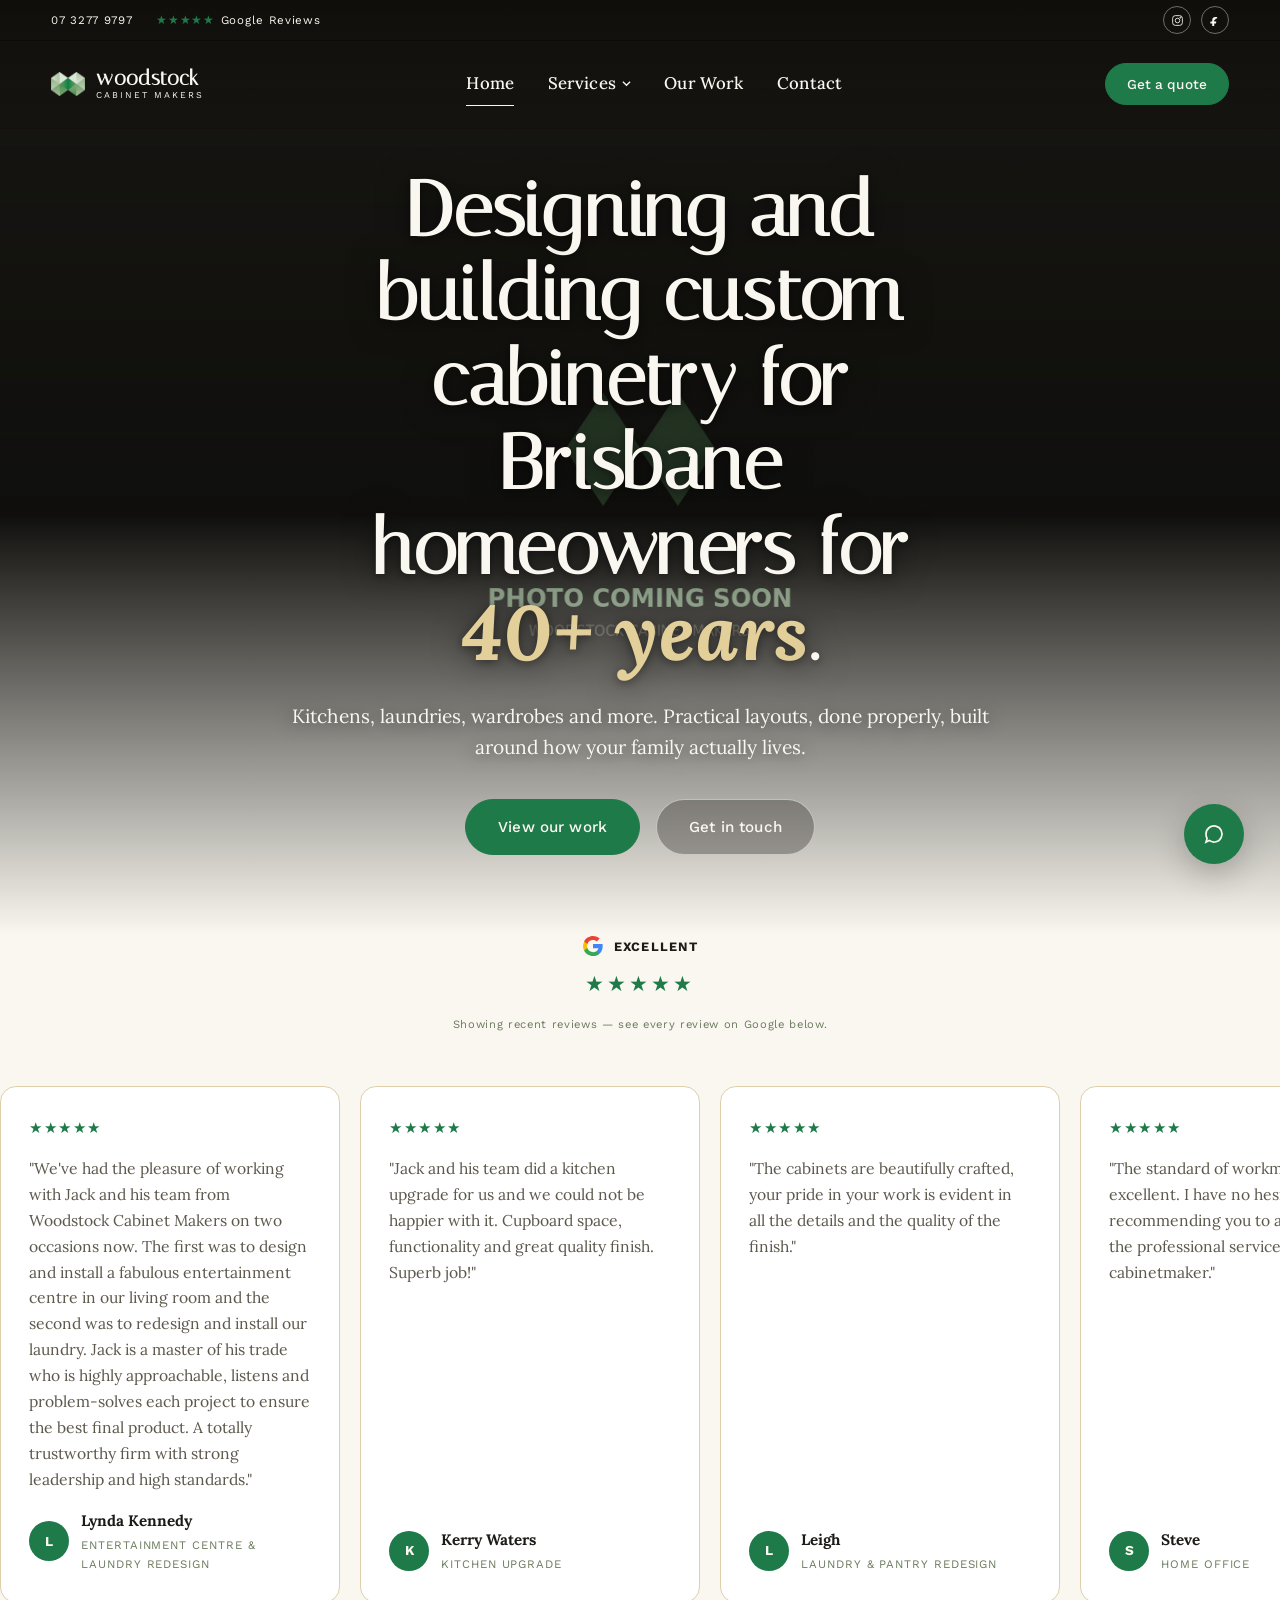
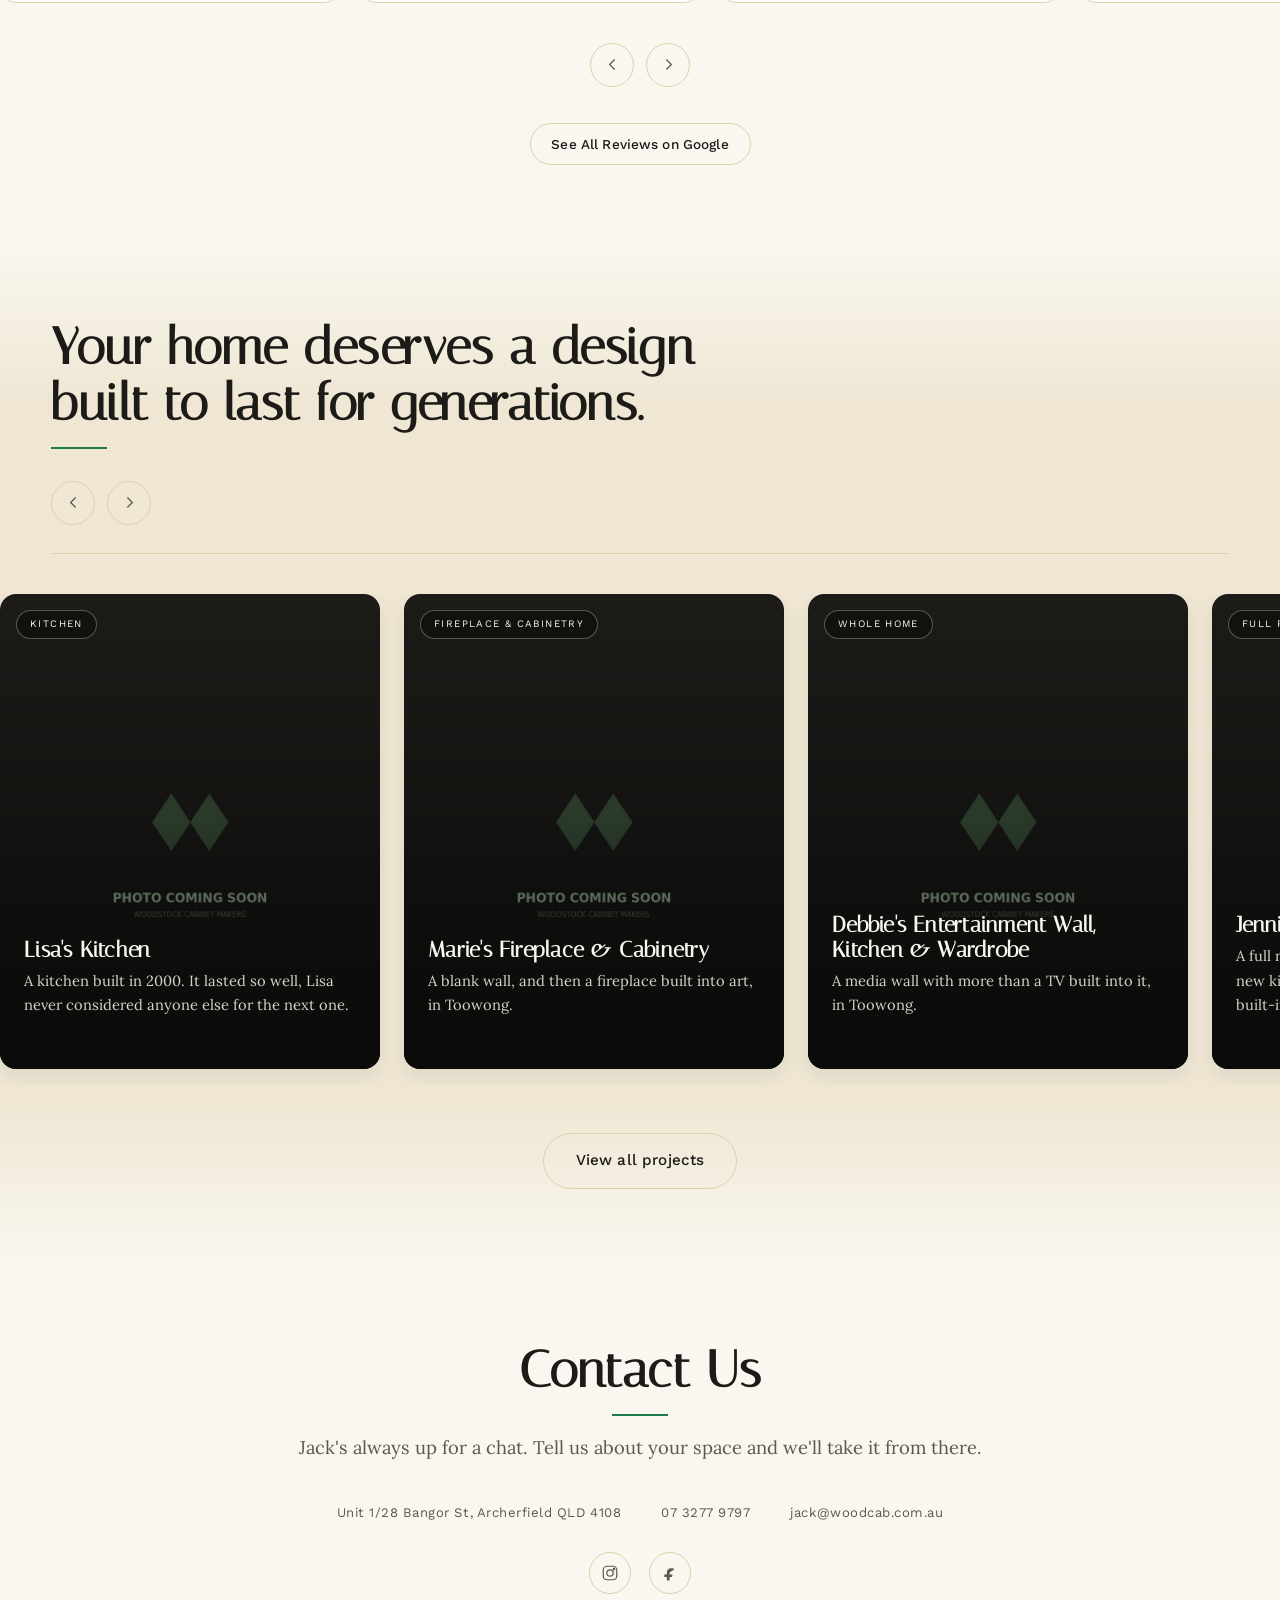
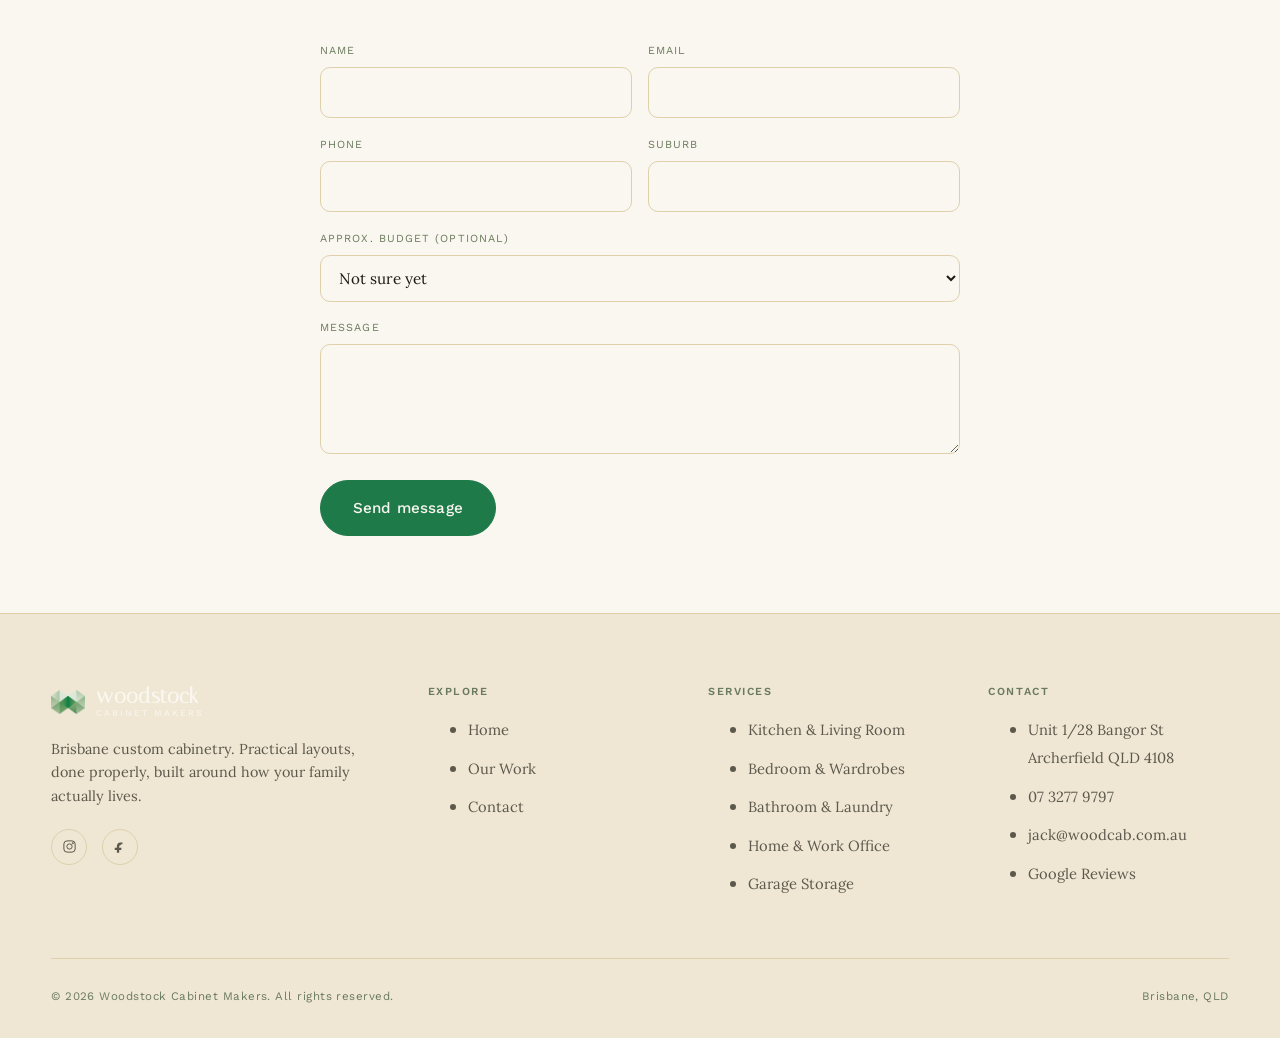
==== index.html @ 5215aff7 "Tighten vertical spacing between sections site-wide Reduces .section, .section--tight, .section-head" ====
<!DOCTYPE html>
<html lang="en-AU">
<head>
<meta charset="UTF-8">
<meta name="viewport" content="width=device-width, initial-scale=1">
<title>Woodstock Cabinet Makers | Brisbane Custom Cabinetry, 40+ Years</title>
<meta name="description" content="Woodstock Cabinet Makers is a Brisbane custom cabinetry business with more than 40 years' experience: kitchens, wardrobes, bathrooms, laundries, garage storage and home offices, designed around how your family lives.">
<link rel="canonical" href="https://woodstockcabinetmakers.com.au/">
<meta property="og:type" content="website">
<meta property="og:site_name" content="Woodstock Cabinet Makers">
<meta property="og:title" content="Woodstock Cabinet Makers | Brisbane Custom Cabinetry, 40+ Years">
<meta property="og:description" content="Brisbane custom cabinetry: kitchens, wardrobes, bathrooms, laundries, garage storage and home offices. Designed and built by Jack Vorgias and the Woodstock team for more than 40 years.">
<meta property="og:url" content="https://woodstockcabinetmakers.com.au/">
<meta property="og:image" content="https://woodstockcabinetmakers.com.au/assets/img/photos/hero.jpg">
<meta name="twitter:card" content="summary_large_image">
<link rel="icon" type="image/png" href="assets/img/favicon-32.png">
<link rel="apple-touch-icon" href="assets/img/apple-touch-icon.png">
<link rel="preconnect" href="https://fonts.googleapis.com">
<link rel="preconnect" href="https://fonts.gstatic.com" crossorigin>
<link href="https://fonts.googleapis.com/css2?family=Italiana&family=Lora:ital,wght@0,400..700;1,400..700&family=Work+Sans:wght@400;500;600;700&display=swap" rel="stylesheet">
<link rel="stylesheet" href="assets/css/style.css?v=20261113">
<script type="application/ld+json">
{
  "@context": "https://schema.org",
  "@type": "HomeAndConstructionBusiness",
  "name": "Woodstock Cabinet Makers",
  "image": "https://woodstockcabinetmakers.com.au/assets/img/photos/hero.jpg",
  "url": "https://woodstockcabinetmakers.com.au/",
  "telephone": "+61732779797",
  "email": "jack@woodcab.com.au",
  "address": {
    "@type": "PostalAddress",
    "streetAddress": "Unit 1/28 Bangor St",
    "addressLocality": "Archerfield",
    "addressRegion": "QLD",
    "postalCode": "4108",
    "addressCountry": "AU"
  },
  "geo": {
    "@type": "GeoCoordinates",
    "latitude": -27.5634743,
    "longitude": 153.016869
  },
  "areaServed": "Brisbane, QLD",
  "founder": { "@type": "Person", "name": "Jack Vorgias" },
  "sameAs": [
    "https://www.instagram.com/woodstockcabinetmakers",
    "https://www.facebook.com/woodstockcabinetmakers",
    "https://www.google.com/maps/place/Woodstock+Cabinet+Makers/@-27.5634743,153.0142941,17z/data=!4m8!3m7!1s0x6b9145591df55ee5:0x283b90e0700622cd!8m2!3d-27.5634743!4d153.016869!9m1!1b1!16s%2Fg%2F1tf2xzjl"
  ]
}
</script>
</head>
<body>
<a class="skip-link" href="#main">Skip to content</a>

<div class="topbar">
  <div class="wrap">
    <div class="topbar__left">
      <a href="tel:0732779797">07 3277 9797</a>
      <a class="rating-strip" href="https://www.google.com/maps/place/Woodstock+Cabinet+Makers/@-27.5634743,153.0142941,17z/data=!4m8!3m7!1s0x6b9145591df55ee5:0x283b90e0700622cd!8m2!3d-27.5634743!4d153.016869!9m1!1b1!16s%2Fg%2F1tf2xzjl" target="_blank" rel="noopener">
        <span class="stars">★★★★★</span><span class="rating-label">Google Reviews</span>
      </a>
    </div>
    <div class="topbar__socials">
      <a href="https://www.instagram.com/woodstockcabinetmakers" target="_blank" rel="noopener" aria-label="Woodstock Cabinet Makers on Instagram">
        <svg viewBox="0 0 24 24" fill="none" stroke="currentColor" stroke-width="1.6" aria-hidden="true"><rect x="3" y="3" width="18" height="18" rx="5"/><circle cx="12" cy="12" r="4.2"/><circle cx="17.3" cy="6.7" r="1"/></svg>
      </a>
      <a href="https://www.facebook.com/woodstockcabinetmakers" target="_blank" rel="noopener" aria-label="Woodstock Cabinet Makers on Facebook">
        <svg viewBox="0 0 24 24" fill="currentColor" aria-hidden="true"><path d="M14.5 8.5h2.3V5.7c-.4-.05-1.77-.17-3.37-.17-3.34 0-5.63 2.1-5.63 5.96v2.51H4.4V17.4h3.4V22h3.68v-4.6h3.26l.52-3.4h-3.78v-2.04c0-.98.27-1.46 1.72-1.46z"/></svg>
      </a>
    </div>
  </div>
</div>

<header class="site-nav">
  <nav class="wrap" aria-label="Primary">
    <a class="logo" href="index.html">
      <img class="logo__mark" src="assets/img/logo-icon.png" alt="" width="34" height="24">
      <span class="logo__word"><strong>woodstock</strong><span>Cabinet Makers</span></span>
    </a>
    <ul class="site-nav__links">
      <li><a class="nav-link" href="index.html" aria-current="page">Home</a></li>
      <li class="has-dropdown">
        <a class="nav-link" href="services/kitchen-and-living-room.html">Services <svg class="nav-caret" viewBox="0 0 10 6" fill="none" stroke="currentColor" stroke-width="1.4" aria-hidden="true"><path d="M1 1l4 4 4-4"/></svg></a>
        <div class="dropdown">
          <a href="services/kitchen-and-living-room.html">Kitchen &amp; Living Room<small>Loving on the Heart of the Home</small></a>
          <a href="services/bedroom-and-wardrobes.html">Bedroom &amp; Wardrobes<small>Let your Mind, Body and Soul Rejuvenate</small></a>
          <a href="services/bathroom-and-laundry.html">Bathroom &amp; Laundry<small>Seamless from Beginning to End</small></a>
          <a href="services/home-and-work-office.html">Home &amp; Work Office<small>Focusing on the Task at Hand</small></a>
          <a href="services/garage-storage.html">Garage Storage<small>Built for how you actually use it</small></a>
        </div>
      </li>
      <li><a class="nav-link" href="projects/index.html">Our Work</a></li>
      <li><a class="nav-link" href="#contact">Contact</a></li>
    </ul>
    <div class="site-nav__cta">
      <a class="btn btn--solid btn--sm" href="#contact">Get a quote</a>
      <button class="nav-toggle" aria-label="Toggle menu" aria-expanded="false">
        <span></span><span></span><span></span>
      </button>
    </div>
  </nav>
</header>

<main id="main">

  <section class="hero">
    <div class="hero__media"><img src="assets/img/photos/hero.jpg" alt="A finished Woodstock Cabinet Makers kitchen" width="1600" height="1000"></div>
    <div class="hero__scrim" aria-hidden="true"></div>
    <div class="hero__content wrap">
      <h1>Designing and building custom cabinetry for Brisbane homeowners for <span class="hero__highlight">40+ years</span>.</h1>
      <p class="lede">Kitchens, laundries, wardrobes and more. Practical layouts, done properly, built around how your family actually lives.</p>
      <div class="hero__actions">
        <a class="btn btn--solid" href="projects/index.html">View our work</a>
        <a class="btn btn--ghost" href="#contact">Get in touch</a>
      </div>
    </div>
  </section>

  <section class="section reviews" id="reviews" data-reviews-root data-reviews-endpoint="/api/google-reviews-proxy.php">
    <div class="wrap" data-track>
      <div class="reviews__summary">
        <div class="reviews__google">
          <svg viewBox="0 0 48 48" aria-hidden="true"><path fill="#4285F4" d="M45.1 24.5c0-1.6-.1-3.1-.4-4.6H24v9h11.8c-.5 2.6-2 4.8-4.3 6.3v5.2h7C42.5 36.9 45.1 31.2 45.1 24.5z"/><path fill="#34A853" d="M24 46c5.9 0 10.8-1.9 14.4-5.3l-7-5.2c-1.9 1.3-4.4 2.1-7.4 2.1-5.7 0-10.5-3.8-12.2-9H4.5v5.4C8.1 41.1 15.4 46 24 46z"/><path fill="#FBBC05" d="M11.8 28.6c-.4-1.3-.7-2.6-.7-4.1s.3-2.8.7-4.1v-5.4H4.5C3 17.9 2.2 20.9 2.2 24.5s.8 6.6 2.3 9.5z"/><path fill="#EA4335" d="M24 10.7c3.2 0 6.1 1.1 8.4 3.3l6.2-6.2C34.8 4.2 29.9 2 24 2 15.4 2 8.1 6.9 4.5 14l7.3 5.4c1.7-5.2 6.5-8.7 12.2-8.7z"/></svg>
          <span class="reviews__badge">EXCELLENT</span>
        </div>
        <div class="reviews__stars">★★★★★</div>
        <div class="reviews__status">Showing recent reviews</div>
      </div>
      <div class="review-track">
        <article class="review-card">
          <div class="review-card__stars">★★★★★</div>
          <p>"We've had the pleasure of working with Jack and his team from Woodstock Cabinet Makers on two occasions now. The first was to design and install a fabulous entertainment centre in our living room and the second was to redesign and install our laundry. Jack is a master of his trade who is highly approachable, listens and problem-solves each project to ensure the best final product. A totally trustworthy firm with strong leadership and high standards."</p>
          <div class="review-card__who">
            <span class="review-card__avatar" aria-hidden="true">L</span>
            <span class="review-card__who-text"><strong>Lynda Kennedy</strong>Entertainment centre &amp; laundry redesign</span>
          </div>
        </article>
        <article class="review-card">
          <div class="review-card__stars">★★★★★</div>
          <p>"Jack and his team did a kitchen upgrade for us and we could not be happier with it. Cupboard space, functionality and great quality finish. Superb job!"</p>
          <div class="review-card__who">
            <span class="review-card__avatar" aria-hidden="true">K</span>
            <span class="review-card__who-text"><strong>Kerry Waters</strong>Kitchen upgrade</span>
          </div>
        </article>
        <article class="review-card">
          <div class="review-card__stars">★★★★★</div>
          <p>"The cabinets are beautifully crafted, your pride in your work is evident in all the details and the quality of the finish."</p>
          <div class="review-card__who">
            <span class="review-card__avatar" aria-hidden="true">L</span>
            <span class="review-card__who-text"><strong>Leigh</strong>Laundry &amp; pantry redesign</span>
          </div>
        </article>
        <article class="review-card">
          <div class="review-card__stars">★★★★★</div>
          <p>"The standard of workmanship is excellent. I have no hesitation in recommending you to anyone seeking the professional services of a first class cabinetmaker."</p>
          <div class="review-card__who">
            <span class="review-card__avatar" aria-hidden="true">S</span>
            <span class="review-card__who-text"><strong>Steve</strong>Home office</span>
          </div>
        </article>
      </div>
      <div class="track-nav" style="justify-content:center;margin-top:1.5rem;" data-track-nav>
        <button type="button" class="track-nav__btn" data-track-prev aria-label="Previous reviews"><svg viewBox="0 0 24 24" fill="none" stroke="currentColor" stroke-width="1.8"><path d="M15 5l-7 7 7 7"/></svg></button>
        <button type="button" class="track-nav__btn" data-track-next aria-label="Next reviews"><svg viewBox="0 0 24 24" fill="none" stroke="currentColor" stroke-width="1.8"><path d="M9 5l7 7-7 7"/></svg></button>
      </div>
      <a class="reviews__footer-link btn btn--ghost btn--sm" href="https://www.google.com/maps/place/Woodstock+Cabinet+Makers/@-27.5634743,153.0142941,17z/data=!4m8!3m7!1s0x6b9145591df55ee5:0x283b90e0700622cd!8m2!3d-27.5634743!4d153.016869!9m1!1b1!16s%2Fg%2F1tf2xzjl" target="_blank" rel="noopener">See All Reviews on Google</a>
    </div>
  </section>

  <button class="chat-launcher" type="button" aria-expanded="false" aria-controls="chatPanel" aria-label="Open quick contact form">
    <svg class="icon-chat" viewBox="0 0 24 24" fill="none" stroke="currentColor" stroke-width="1.7" aria-hidden="true"><path d="M4 12a8 8 0 1 1 3.2 6.4L4 20l1.1-3.6A7.96 7.96 0 0 1 4 12Z"/></svg>
    <svg class="icon-close" viewBox="0 0 24 24" fill="none" stroke="currentColor" stroke-width="1.8" aria-hidden="true"><path d="M5 5l14 14M19 5L5 19"/></svg>
  </button>
  <div class="chat-panel" id="chatPanel">
    <h3>Quick question?</h3>
    <p class="lede">Send a short message and we'll get back to you.</p>
    <form data-ajax-form action="/api/contact-form.php" method="post">
      <input type="hidden" name="source" value="Quick Chat">
      <div class="hp-field"><label for="chat-website">Leave this field empty</label><input type="text" id="chat-website" name="website" tabindex="-1" autocomplete="off"></div>
      <div class="field"><label for="chat-name">Name</label><input type="text" id="chat-name" name="name" required></div>
      <div class="field"><label for="chat-email">Email</label><input type="email" id="chat-email" name="email" required></div>
      <div class="field"><label for="chat-message">Message</label><textarea id="chat-message" name="message" required></textarea></div>
      <button class="btn btn--solid btn--sm" type="submit" style="width:100%;justify-content:center;">Send message</button>
      <div class="form-status" role="status" aria-live="polite"></div>
    </form>
  </div>

  <section class="section projects-band" id="work">
    <div class="wrap" data-track>
      <div class="section-head">
        <div>
          <h2>Your home deserves a design built to last for generations.</h2>
        </div>
        <div class="track-nav">
          <button type="button" class="track-nav__btn" data-track-prev aria-label="Previous projects"><svg viewBox="0 0 24 24" fill="none" stroke="currentColor" stroke-width="1.8"><path d="M15 5l-7 7 7 7"/></svg></button>
          <button type="button" class="track-nav__btn" data-track-next aria-label="Next projects"><svg viewBox="0 0 24 24" fill="none" stroke="currentColor" stroke-width="1.8"><path d="M9 5l7 7-7 7"/></svg></button>
        </div>
      </div>
      <hr class="hairline" style="margin-top:1.75rem;margin-bottom:2.5rem;">
      <div class="project-track">
          <a class="project-card" href="projects/lisas-kitchen.php">
            <div class="img-frame">
              <span class="project-card__tag">Kitchen</span>
              <img src="assets/img/photos/lisas-kitchen-main.jpg" alt="Lisa's kitchen, built by Woodstock Cabinet Makers" width="1600" height="1000">
              <div class="project-card__overlay">
                <h3>Lisa's Kitchen</h3>
                <p>A kitchen built in 2000. It lasted so well, Lisa never considered anyone else for the next one.</p>
                <span class="project-card__link">View Project <svg viewBox="0 0 16 16" fill="none" stroke="currentColor" stroke-width="1.6" aria-hidden="true"><path d="M2 8h11M9 4l4 4-4 4"/></svg></span>
              </div>
            </div>
          </a>
          <a class="project-card" href="projects/maries-fireplace-and-cabinetry.php">
            <div class="img-frame">
              <span class="project-card__tag">Fireplace &amp; Cabinetry</span>
              <img src="assets/img/photos/maries-fireplace-main.jpg" alt="Marie's fireplace and cabinetry, Toowong" width="1600" height="1000">
              <div class="project-card__overlay">
                <h3>Marie's Fireplace &amp; Cabinetry</h3>
                <p>A blank wall, and then a fireplace built into art, in Toowong.</p>
                <span class="project-card__link">View Project <svg viewBox="0 0 16 16" fill="none" stroke="currentColor" stroke-width="1.6" aria-hidden="true"><path d="M2 8h11M9 4l4 4-4 4"/></svg></span>
              </div>
            </div>
          </a>
          <a class="project-card" href="projects/debbies-entertainment-kitchen-wardrobe.php">
            <div class="img-frame">
              <span class="project-card__tag">Whole Home</span>
              <img src="assets/img/photos/debbies-project-main.jpg" alt="Debbie's entertainment wall unit, kitchen and wardrobe, Toowong" width="1600" height="1000">
              <div class="project-card__overlay">
                <h3>Debbie's Entertainment Wall, Kitchen &amp; Wardrobe</h3>
                <p>A media wall with more than a TV built into it, in Toowong.</p>
                <span class="project-card__link">View Project <svg viewBox="0 0 16 16" fill="none" stroke="currentColor" stroke-width="1.6" aria-hidden="true"><path d="M2 8h11M9 4l4 4-4 4"/></svg></span>
              </div>
            </div>
          </a>
          <a class="project-card" href="projects/jennifers-queenslander-renovation.php">
            <div class="img-frame">
              <span class="project-card__tag">Full Renovation</span>
              <img src="assets/img/photos/jennifers-reno-main.jpg" alt="Jennifer's Queenslander renovation" width="1600" height="1000">
              <div class="project-card__overlay">
                <h3>Jennifer's Queenslander Renovation</h3>
                <p>A full renovation of a character Queenslander: new kitchen, laundry, walk-in wardrobe and built-in wardrobes throughout.</p>
                <span class="project-card__link">View Project <svg viewBox="0 0 16 16" fill="none" stroke="currentColor" stroke-width="1.6" aria-hidden="true"><path d="M2 8h11M9 4l4 4-4 4"/></svg></span>
              </div>
            </div>
          </a>
        </div>
      <div class="projects-band__footer">
        <a class="btn btn--ghost" href="projects/index.html">View all projects</a>
      </div>
    </div>
  </section>

  <section class="section contact" id="contact">
    <div class="wrap">
      <div class="section-head">
        <h2>Contact Us</h2>
        <p class="lede">Jack's always up for a chat. Tell us about your space and we'll take it from there.</p>
      </div>
      <div class="contact-info">
        <a href="https://www.google.com/maps/place/Woodstock+Cabinet+Makers/@-27.5634743,153.0142941,17z/data=!4m8!3m7!1s0x6b9145591df55ee5:0x283b90e0700622cd!8m2!3d-27.5634743!4d153.016869!9m1!1b1!16s%2Fg%2F1tf2xzjl" target="_blank" rel="noopener">Unit 1/28 Bangor St, Archerfield QLD 4108</a>
        <a href="tel:0732779797">07 3277 9797</a>
        <a href="mailto:jack@woodcab.com.au">jack@woodcab.com.au</a>
      </div>
      <div class="contact-socials">
        <a href="https://www.instagram.com/woodstockcabinetmakers" target="_blank" rel="noopener" aria-label="Instagram">
          <svg viewBox="0 0 24 24" fill="none" stroke="currentColor" stroke-width="1.6" aria-hidden="true"><rect x="3" y="3" width="18" height="18" rx="5"/><circle cx="12" cy="12" r="4.2"/><circle cx="17.3" cy="6.7" r="1"/></svg>
        </a>
        <a href="https://www.facebook.com/woodstockcabinetmakers" target="_blank" rel="noopener" aria-label="Facebook">
          <svg viewBox="0 0 24 24" fill="currentColor" aria-hidden="true"><path d="M14.5 8.5h2.3V5.7c-.4-.05-1.77-.17-3.37-.17-3.34 0-5.63 2.1-5.63 5.96v2.51H4.4V17.4h3.4V22h3.68v-4.6h3.26l.52-3.4h-3.78v-2.04c0-.98.27-1.46 1.72-1.46z"/></svg>
        </a>
      </div>
      <form class="contact-form" data-ajax-form action="/api/contact-form.php" method="post">
        <input type="hidden" name="source" value="Contact Page">
        <div class="hp-field"><label for="website">Leave this field empty</label><input type="text" id="website" name="website" tabindex="-1" autocomplete="off"></div>
        <div class="field--row">
          <div class="field"><label for="name">Name</label><input type="text" id="name" name="name" required></div>
          <div class="field"><label for="email">Email</label><input type="email" id="email" name="email" required></div>
        </div>
        <div class="field--row">
          <div class="field"><label for="phone">Phone</label><input type="tel" id="phone" name="phone"></div>
          <div class="field"><label for="suburb">Suburb</label><input type="text" id="suburb" name="suburb"></div>
        </div>
        <div class="field">
          <label for="budget">Approx. Budget (Optional)</label>
          <select id="budget" name="budget">
            <option value="">Not sure yet</option>
            <option value="Under $20k">Under $20k</option>
            <option value="$20k to $50k">$20k to $50k</option>
            <option value="$50k to $100k">$50k to $100k</option>
            <option value="$100k+">$100k+</option>
          </select>
        </div>
        <div class="field"><label for="message">Message</label><textarea id="message" name="message" required></textarea></div>
        <button class="btn btn--solid" type="submit">Send message</button>
        <div class="form-status" role="status" aria-live="polite"></div>
      </form>
    </div>
  </section>

</main>

<footer class="site-footer">
  <div class="wrap">
    <div class="footer-grid">
      <div class="footer-col footer-brand">
        <a class="logo" href="index.html">
          <img class="logo__mark" src="assets/img/logo-icon.png" alt="" width="34" height="24">
          <span class="logo__word"><strong>woodstock</strong><span>Cabinet Makers</span></span>
        </a>
        <p>Brisbane custom cabinetry. Practical layouts, done properly, built around how your family actually lives.</p>
        <div class="footer-socials">
          <a href="https://www.instagram.com/woodstockcabinetmakers" target="_blank" rel="noopener" aria-label="Instagram"><svg viewBox="0 0 24 24" fill="none" stroke="currentColor" stroke-width="1.6" aria-hidden="true"><rect x="3" y="3" width="18" height="18" rx="5"/><circle cx="12" cy="12" r="4.2"/><circle cx="17.3" cy="6.7" r="1"/></svg></a>
          <a href="https://www.facebook.com/woodstockcabinetmakers" target="_blank" rel="noopener" aria-label="Facebook"><svg viewBox="0 0 24 24" fill="currentColor" aria-hidden="true"><path d="M14.5 8.5h2.3V5.7c-.4-.05-1.77-.17-3.37-.17-3.34 0-5.63 2.1-5.63 5.96v2.51H4.4V17.4h3.4V22h3.68v-4.6h3.26l.52-3.4h-3.78v-2.04c0-.98.27-1.46 1.72-1.46z"/></svg></a>
        </div>
      </div>
      <div class="footer-col">
        <h4>Explore</h4>
        <ul>
          <li><a href="index.html">Home</a></li>
          <li><a href="projects/index.html">Our Work</a></li>
          <li><a href="#contact">Contact</a></li>
        </ul>
      </div>
      <div class="footer-col">
        <h4>Services</h4>
        <ul>
          <li><a href="services/kitchen-and-living-room.html">Kitchen &amp; Living Room</a></li>
          <li><a href="services/bedroom-and-wardrobes.html">Bedroom &amp; Wardrobes</a></li>
          <li><a href="services/bathroom-and-laundry.html">Bathroom &amp; Laundry</a></li>
          <li><a href="services/home-and-work-office.html">Home &amp; Work Office</a></li>
          <li><a href="services/garage-storage.html">Garage Storage</a></li>
        </ul>
      </div>
      <div class="footer-col">
        <h4>Contact</h4>
        <ul>
          <li><a href="https://www.google.com/maps/place/Woodstock+Cabinet+Makers/@-27.5634743,153.0142941,17z/data=!4m8!3m7!1s0x6b9145591df55ee5:0x283b90e0700622cd!8m2!3d-27.5634743!4d153.016869!9m1!1b1!16s%2Fg%2F1tf2xzjl" target="_blank" rel="noopener">Unit 1/28 Bangor St<br>Archerfield QLD 4108</a></li>
          <li><a href="tel:0732779797">07 3277 9797</a></li>
          <li><a href="mailto:jack@woodcab.com.au">jack@woodcab.com.au</a></li>
          <li><a href="https://www.google.com/maps/place/Woodstock+Cabinet+Makers/@-27.5634743,153.0142941,17z/data=!4m8!3m7!1s0x6b9145591df55ee5:0x283b90e0700622cd!8m2!3d-27.5634743!4d153.016869!9m1!1b1!16s%2Fg%2F1tf2xzjl" target="_blank" rel="noopener">Google Reviews</a></li>
        </ul>
      </div>
    </div>
    <div class="footer-bottom">
      <span>&copy; <span id="year">2026</span> Woodstock Cabinet Makers. All rights reserved.</span>
      <span>Brisbane, QLD</span>
    </div>
  </div>
</footer>

<script src="assets/js/main.js?v=20261113"></script>
<script>document.getElementById('year').textContent = new Date().getFullYear();</script>
</body>
</html>
---- assets/css/style.css ----
/* ==========================================================================
   Woodstock Cabinet Makers — Design System
   Palette, type and components per Brand & Visual Guidelines (Aug 2026).
   Light/cream theme.
   ========================================================================== */

:root {
  --ink: #1d1b17;
  --ink-dim: #5c584c;
  --cream: #faf7f0;
  --cream-deep: #efe7d4;
  --panel: #ffffff;
  --woodstock-green: #1f7a4a;
  --woodstock-green-light: #2f9a60;
  --label: #6a7a5c;
  --hairline: #ddd0ab;

  --font-display: "Italiana", serif;
  --font-body: "Lora", serif;
  --font-label: "Work Sans", sans-serif;

  --gutter: clamp(1.25rem, 4vw, 3.5rem);
  --max-width: 1320px;
  --nav-height: 88px;
  --radius: 16px;
  --radius-sm: 10px;
  --radius-pill: 999px;
  --shadow-sm: 0 8px 20px rgba(29,27,23,0.08);
  --shadow-md: 0 20px 44px rgba(29,27,23,0.12);
  --shadow-green: 0 14px 32px rgba(31,122,74,0.3);
  --ease: cubic-bezier(0.22, 1, 0.36, 1);
}

/* ---- Reset ---- */
*, *::before, *::after { box-sizing: border-box; }
html { scroll-behavior: smooth; }
body, h1, h2, h3, h4, p, figure, blockquote, dl, dd { margin: 0; }
ul[class], ol[class] { list-style: none; margin: 0; padding: 0; }
img, picture, svg { display: block; max-width: 100%; }
a { color: inherit; text-decoration: none; }
button { font: inherit; color: inherit; background: none; border: 0; cursor: pointer; }
input, textarea, select { font: inherit; color: inherit; }

body {
  background: var(--cream);
  color: var(--ink-dim);
  font-family: var(--font-body);
  font-size: 17px;
  line-height: 1.65;
  -webkit-font-smoothing: antialiased;
  min-height: 100vh;
}

::selection { background: var(--woodstock-green); color: var(--cream); }

.visually-hidden {
  position: absolute; width: 1px; height: 1px; margin: -1px; padding: 0;
  overflow: hidden; clip: rect(0,0,0,0); white-space: nowrap; border: 0;
}

a:focus-visible, button:focus-visible, input:focus-visible, textarea:focus-visible, select:focus-visible {
  outline: 2px solid var(--woodstock-green);
  outline-offset: 3px;
}

.skip-link {
  position: absolute; left: 1rem; top: -4rem; z-index: 1000;
  background: var(--woodstock-green); color: var(--cream);
  padding: 0.75rem 1.25rem; transition: top 0.2s var(--ease);
}
.skip-link:focus { top: 1rem; }

/* ---- Typography ---- */
h1, h2, h3, h4 { font-family: var(--font-display); font-weight: 700; color: var(--ink); line-height: 1.1; letter-spacing: 0.01em; }
h1 { font-size: clamp(2.6rem, 6vw, 5rem); }
h2 { font-size: clamp(2rem, 4.2vw, 3.2rem); }
h3 { font-size: clamp(1.4rem, 2.4vw, 1.9rem); }
h4 { font-size: 1.25rem; }

.lede { font-size: 1.15rem; color: var(--ink-dim); max-width: 46em; }

blockquote.quote {
  font-family: var(--font-body);
  font-style: italic;
  font-size: 1.3rem;
  color: var(--ink);
  line-height: 1.55;
  border-left: 2px solid var(--woodstock-green);
  padding-left: 1.5rem;
}
blockquote.quote cite {
  display: block;
  margin-top: 1rem;
  font-family: var(--font-label);
  font-style: normal;
  font-size: 0.72rem;
  letter-spacing: 0.16em;
  text-transform: uppercase;
  color: var(--label);
}

.hairline { border: 0; border-top: 1px solid var(--hairline); margin: 0; }

/* ---- Layout helpers ---- */
.wrap { max-width: var(--max-width); margin-inline: auto; padding-inline: var(--gutter); }
.section { padding-block: clamp(2.5rem, 6vw, 5rem); }
.section--tight { padding-block: clamp(1.75rem, 4vw, 3rem); }
.section--dark { background: var(--cream-deep); }
.section-head { max-width: 42em; margin-bottom: clamp(1.5rem, 3.5vw, 2.5rem); }
.section-head p { margin-top: 1rem; }
.section-head h2 { position: relative; padding-bottom: 1.1rem; }
.section-head h2::after {
  content: "";
  position: absolute; left: 0; bottom: 0;
  width: 56px; height: 2px;
  background: var(--woodstock-green);
  transform: scaleX(0);
  transform-origin: left;
  transition: transform 0.7s var(--ease) 0.15s;
}
.section-head.reveal-visible h2::after { transform: scaleX(1); }
.contact .section-head h2::after { left: 50%; }
.contact .section-head.reveal-visible h2::after { transform: translateX(-50%) scaleX(1); }

.btn {
  display: inline-flex;
  align-items: center;
  gap: 0.6rem;
  font-family: var(--font-label);
  font-size: 0.95rem;
  font-weight: 500;
  letter-spacing: 0.01em;
  padding: 0.9rem 2rem;
  border: 1px solid var(--woodstock-green);
  border-radius: var(--radius-pill);
  transition: background 0.25s var(--ease), color 0.25s var(--ease), border-color 0.25s var(--ease), transform 0.25s var(--ease), box-shadow 0.25s var(--ease);
  white-space: nowrap;
}
.btn--solid { background: var(--woodstock-green); color: var(--cream); }
.btn--solid:hover { background: var(--woodstock-green-light); border-color: var(--woodstock-green-light); transform: translateY(-2px); box-shadow: var(--shadow-green); }
.btn--ghost { color: var(--ink); border-color: var(--hairline); }
.btn--ghost:hover { border-color: var(--woodstock-green); color: var(--woodstock-green); background: rgba(31,122,74,0.06); transform: translateY(-2px); box-shadow: var(--shadow-sm); }
.btn:active { transform: translateY(0) scale(0.97); }
.btn--sm { padding: 0.55rem 1.3rem; font-size: 0.85rem; }

.img-frame {
  position: relative;
  overflow: hidden;
  border-radius: var(--radius);
  background: var(--cream-deep);
}
.img-frame img { width: 100%; height: 100%; object-fit: cover; display: block; transition: transform 0.6s var(--ease); }
.img-frame::after {
  content: "";
  position: absolute; inset: 0;
  background: linear-gradient(180deg, rgba(11,11,10,0) 55%, rgba(11,11,10,0.55) 100%);
  opacity: 0;
  transition: opacity 0.4s var(--ease);
  pointer-events: none;
}
a:hover > .img-frame::after, .project-card:hover .img-frame::after { opacity: 1; }

/* ==========================================================================
   Logo
   ========================================================================== */
.logo { display: inline-flex; align-items: center; gap: 0.7rem; }
.logo__mark { width: 34px; height: auto; flex-shrink: 0; transition: transform 0.35s var(--ease); }
.logo:hover .logo__mark { transform: rotate(-8deg) scale(1.08); }
.logo__word { display: flex; flex-direction: column; line-height: 1; }
.logo__word strong {
  font-family: var(--font-display);
  font-size: 1.3rem;
  color: var(--ink);
  letter-spacing: 0.01em;
}
.logo__word span {
  font-family: var(--font-label);
  font-size: 0.56rem;
  letter-spacing: 0.22em;
  text-transform: uppercase;
  color: var(--label);
  margin-top: 2px;
}

/* ==========================================================================
   Top utility strip + floating nav
   ========================================================================== */
.topbar {
  background: var(--cream-deep);
  border-bottom: 1px solid var(--hairline);
  font-family: var(--font-label);
  font-size: 0.72rem;
  letter-spacing: 0.06em;
  transition: background 0.3s var(--ease), border-color 0.3s var(--ease);
}
.topbar .wrap {
  display: flex;
  align-items: center;
  justify-content: space-between;
  min-height: 40px;
  flex-wrap: wrap;
  gap: 0.5rem 1.5rem;
}
.topbar__left { display: flex; align-items: center; gap: 1.5rem; }
.topbar a[href^="tel:"] { color: var(--ink-dim); transition: color 0.2s var(--ease); }
.topbar a[href^="tel:"]:hover { color: var(--woodstock-green); }
.rating-strip { display: inline-flex; align-items: center; gap: 0.4rem; color: var(--ink-dim); }
.rating-strip .stars { color: var(--woodstock-green); letter-spacing: 0.05em; }
.topbar__socials { display: flex; align-items: center; gap: 0.6rem; }
.topbar__socials a {
  width: 28px; height: 28px; border-radius: 50%;
  border: 1px solid var(--hairline);
  display: flex; align-items: center; justify-content: center;
  color: var(--ink-dim);
  transition: border-color 0.2s var(--ease), color 0.2s var(--ease), transform 0.2s var(--ease);
}
.topbar__socials a:hover { border-color: var(--woodstock-green); color: var(--woodstock-green); transform: translateY(-2px) scale(1.06); }
.topbar__socials svg { width: 13px; height: 13px; }

.site-nav {
  position: sticky;
  top: 0;
  z-index: 500;
  background: rgba(250, 247, 240, 0.92);
  backdrop-filter: blur(10px);
  border-bottom: 1px solid var(--hairline);
  transition: transform 0.3s var(--ease), background 0.3s var(--ease), border-color 0.3s var(--ease), backdrop-filter 0.3s var(--ease);
}

/* Floating transparent header over the homepage hero (per brand inspiration:
   dankitchens.com.au / cornishcabinet.com) — scoped to pages that have a
   .hero section, so every other page's header is untouched. While floating
   over the photo, text/icons stay light for contrast against any image;
   once scrolled (or once there's a solid background) they switch back to
   the site's normal dark-ink-on-cream. */
@media (min-width: 861px) {
  body:has(.hero) .topbar,
  body:has(.hero) .site-nav {
    position: fixed;
    left: 0;
    right: 0;
    border-bottom-color: transparent;
  }
  body:has(.hero) .topbar {
    top: 0; z-index: 501;
    background: linear-gradient(180deg, rgba(10,9,7,0.55) 0%, rgba(10,9,7,0.3) 100%);
  }
  body:has(.hero) .site-nav {
    top: 40px; backdrop-filter: none;
    background: linear-gradient(180deg, rgba(10,9,7,0.32) 0%, rgba(10,9,7,0.02) 100%);
  }
  body:has(.hero) .topbar a[href^="tel:"],
  body:has(.hero) .rating-strip,
  body:has(.hero) .topbar__socials a,
  body:has(.hero) .site-nav__links a.nav-link,
  body:has(.hero) .logo__word strong,
  body:has(.hero) .logo__word span {
    color: var(--cream);
  }
  body:has(.hero) .topbar__socials a { border-color: rgba(250,247,240,0.4); }
  body:has(.hero) .site-nav__links a.nav-link::after { background: var(--cream); }

  body:has(.hero).is-scrolled .topbar {
    background: var(--cream-deep);
    border-bottom-color: var(--hairline);
  }
  body:has(.hero).is-scrolled .site-nav {
    background: rgba(250, 247, 240, 0.92);
    backdrop-filter: blur(10px);
    border-bottom-color: var(--hairline);
  }
  body:has(.hero).is-scrolled .topbar a[href^="tel:"],
  body:has(.hero).is-scrolled .rating-strip,
  body:has(.hero).is-scrolled .topbar__socials a,
  body:has(.hero).is-scrolled .site-nav__links a.nav-link,
  body:has(.hero).is-scrolled .logo__word span {
    color: var(--ink-dim);
  }
  body:has(.hero).is-scrolled .logo__word strong { color: var(--ink); }
  body:has(.hero).is-scrolled .site-nav__links a.nav-link::after { background: var(--woodstock-green); }
  /* Clear the floating 128px-tall header before the centered hero copy starts */
  body:has(.hero) .hero__content { padding-top: calc(128px + 2.5rem); }
}
.site-nav .wrap {
  display: flex;
  align-items: center;
  justify-content: space-between;
  min-height: var(--nav-height);
}
.site-nav__links { display: flex; align-items: center; gap: 2.1rem; }
.site-nav__links > li { position: relative; }
.site-nav__links a.nav-link {
  position: relative;
  font-family: var(--font-body);
  font-size: 1.05rem;
  font-weight: 500;
  letter-spacing: 0.01em;
  color: var(--ink-dim);
  padding: 0.5rem 0;
  display: inline-flex;
  align-items: center;
  gap: 0.35rem;
  transition: color 0.25s var(--ease);
}
.site-nav__links a.nav-link::after {
  content: "";
  position: absolute;
  left: 0;
  bottom: 0;
  width: 100%;
  height: 1px;
  background: var(--woodstock-green);
  transform: scaleX(0);
  transform-origin: left;
  transition: transform 0.3s var(--ease);
}
.site-nav__links a.nav-link:hover,
.site-nav__links li.has-dropdown:hover a.nav-link,
.site-nav__links a.nav-link[aria-current="page"] { color: var(--ink); }
.site-nav__links a.nav-link[aria-current="page"] { color: var(--woodstock-green); }
.site-nav__links a.nav-link:hover::after,
.site-nav__links a.nav-link[aria-current="page"]::after { transform: scaleX(1); }
.nav-caret { width: 9px; height: 9px; transition: transform 0.2s var(--ease); }
.has-dropdown:hover .nav-caret,
.has-dropdown:focus-within .nav-caret { transform: rotate(180deg); }

.dropdown {
  position: absolute;
  top: 100%;
  left: 50%;
  transform: translate(-50%, 8px);
  min-width: 300px;
  background: var(--panel);
  border: 1px solid var(--hairline);
  border-radius: var(--radius-sm);
  box-shadow: var(--shadow-md);
  padding: 0.6rem;
  opacity: 0;
  visibility: hidden;
  transition: opacity 0.2s var(--ease), transform 0.2s var(--ease);
}
.has-dropdown:hover .dropdown,
.has-dropdown:focus-within .dropdown {
  opacity: 1;
  visibility: visible;
  transform: translate(-50%, 0);
}
.dropdown a {
  display: block;
  padding: 0.7rem 0.9rem;
  font-family: var(--font-body);
  font-size: 0.95rem;
  color: var(--ink-dim);
  border-radius: var(--radius-sm);
}
.dropdown a:hover { background: rgba(31,122,74,0.07); color: var(--ink); }
.dropdown a small {
  display: block;
  font-family: var(--font-label);
  font-size: 0.65rem;
  letter-spacing: 0.1em;
  text-transform: uppercase;
  color: var(--label);
  margin-top: 2px;
}

.site-nav__cta { display: flex; align-items: center; gap: 1.2rem; }
.nav-toggle { display: none; flex-direction: column; gap: 5px; padding: 0.4rem; }
.nav-toggle span { width: 24px; height: 1.5px; background: var(--ink); transition: transform 0.25s var(--ease), opacity 0.25s var(--ease); }

/* ==========================================================================
   Motion — hero entrance + scroll reveal (progressive enhancement, JS-driven)
   ========================================================================== */
@keyframes fadeUp {
  from { opacity: 0; transform: translateY(22px); }
  to { opacity: 1; transform: translateY(0); }
}
.hero__content > h1,
.hero__content > .lede,
.hero__content > .hero__actions {
  opacity: 0;
  animation: fadeUp 0.9s var(--ease) forwards;
}
.hero__content > h1 { animation-delay: 0.1s; }
.hero__content > .lede { animation-delay: 0.26s; }
.hero__content > .hero__actions { animation-delay: 0.42s; }

.reveal-init { opacity: 0; transform: translateY(26px); transition: opacity 0.75s var(--ease), transform 0.75s var(--ease); }
.reveal-visible { opacity: 1; transform: translateY(0); }

@media (prefers-reduced-motion: reduce) {
  .hero__content > h1, .hero__content > .lede, .hero__content > .hero__actions { animation: none; opacity: 1; }
  .reveal-init { opacity: 1; transform: none; transition: none; }
}

.site-nav.is-scrolled { box-shadow: var(--shadow-sm); }

/* ==========================================================================
   Hero
   ========================================================================== */
.hero {
  position: relative;
  min-height: min(94vh, 880px);
  display: flex;
  align-items: center;
  justify-content: center;
  overflow: hidden;
}
.hero__media { position: absolute; inset: 0; z-index: 0; }
.hero__media img {
  width: 100%; height: 100%; object-fit: cover;
  filter: saturate(1.1) contrast(1.04) brightness(1.02);
  animation: heroZoom 22s var(--ease) infinite alternate;
}
@keyframes heroZoom {
  from { transform: scale(1); }
  to { transform: scale(1.08); }
}
/* The photo itself dissolves into the page's cream background at the
   bottom, so the reviews section below reads as a continuation of the
   hero rather than a separate block. Kept light up top too — the real
   project photo should read as vibrant, not moody — just enough for the
   centered text to stay legible. */
.hero__scrim {
  position: absolute; inset: 0;
  background: linear-gradient(180deg,
    rgba(20,18,14,0.32) 0%,
    rgba(20,18,14,0.22) 35%,
    rgba(20,18,14,0.12) 55%,
    var(--cream) 100%);
}
.hero__content {
  position: relative;
  z-index: 1;
  width: 100%;
  max-width: 48em;
  margin-inline: auto;
  text-align: center;
  padding-block: clamp(3rem, 8vw, 5rem);
}
.hero h1 { max-width: 16em; margin-inline: auto; margin-bottom: 1.5rem; color: var(--cream); text-shadow: 0 4px 30px rgba(0,0,0,0.5), 0 2px 10px rgba(0,0,0,0.4); }
.hero__highlight {
  white-space: nowrap;
  font-family: var(--font-body);
  font-style: italic;
  font-weight: 700;
  color: #e3cf9a;
}
.hero__content .lede { font-size: 1.2rem; margin-inline: auto; margin-bottom: 2.2rem; color: var(--cream); text-shadow: 0 2px 16px rgba(0,0,0,0.55); }
.hero__actions { display: flex; gap: 1rem; flex-wrap: wrap; justify-content: center; }
/* A glass backing (not just a border) so this stays legible whether it's
   sitting on the photo or in the fade-to-cream zone near the bottom. */
.hero .btn--ghost {
  color: var(--cream);
  border-color: rgba(250,247,240,0.55);
  background: rgba(20,18,14,0.3);
  backdrop-filter: blur(6px);
}
.hero .btn--ghost:hover { border-color: var(--cream); color: var(--cream); background: rgba(20,18,14,0.45); }

@media (prefers-reduced-motion: reduce) {
  .hero__media img { animation: none; }
}

/* ==========================================================================
   Reviews strip
   ========================================================================== */
.reviews { text-align: center; padding-top: 0; }
.reviews__summary { display: flex; flex-direction: column; align-items: center; gap: 0.6rem; margin-bottom: 2.75rem; }
.reviews__google { display: flex; align-items: center; gap: 0.6rem; }
.reviews__google svg { width: 22px; height: 22px; }
.reviews__badge {
  font-family: var(--font-label);
  font-size: 0.8rem;
  font-weight: 700;
  letter-spacing: 0.1em;
  color: var(--ink);
}
.reviews__stars { color: var(--woodstock-green); font-size: 1.3rem; letter-spacing: 0.15em; }
.reviews__count { font-family: var(--font-label); font-size: 0.75rem; letter-spacing: 0.08em; color: var(--label); }
.reviews__status { font-family: var(--font-label); font-size: 0.7rem; letter-spacing: 0.06em; color: var(--label); margin-top: 0.3rem; }

.review-track {
  display: flex;
  gap: 1.25rem;
  overflow-x: auto;
  scroll-snap-type: x mandatory;
  padding-block: 0.5rem 1rem;
  margin: 0 calc(var(--gutter) * -1);
  padding-inline: var(--gutter);
  scrollbar-width: thin;
  scrollbar-color: var(--hairline) transparent;
}
.review-card {
  scroll-snap-align: start;
  flex: 0 0 min(340px, 84vw);
  background: var(--panel);
  border: 1px solid var(--hairline);
  border-radius: var(--radius);
  padding: 1.75rem;
  text-align: left;
  display: flex;
  flex-direction: column;
  gap: 1rem;
  transition: transform 0.3s var(--ease), box-shadow 0.3s var(--ease), border-color 0.3s var(--ease);
}
.review-card:hover { transform: translateY(-6px); box-shadow: var(--shadow-md); border-color: var(--woodstock-green); }
.review-card__stars { color: var(--woodstock-green); letter-spacing: 0.1em; font-size: 0.95rem; }
.review-card p { color: var(--ink-dim); font-size: 0.98rem; }
.review-card__who { display: flex; align-items: center; gap: 0.75rem; margin-top: auto; }
.review-card__avatar {
  flex-shrink: 0; width: 40px; height: 40px; border-radius: 50%;
  background: var(--woodstock-green); color: var(--cream);
  display: flex; align-items: center; justify-content: center;
  font-family: var(--font-label); font-size: 0.85rem; font-weight: 700;
}
.review-card__who-text { font-family: var(--font-label); font-size: 0.72rem; letter-spacing: 0.08em; text-transform: uppercase; color: var(--label); }
.review-card__who-text strong { color: var(--ink); display: block; font-family: var(--font-body); font-style: normal; text-transform: none; letter-spacing: 0; font-size: 0.95rem; margin-bottom: 0.15rem; }
.reviews__footer-link { display: inline-block; margin-top: 2.25rem; }

/* ==========================================================================
   Projects band
   ========================================================================== */
/* Soft-edged, not a hard colour cut — fades in from the reviews section
   above and back out to the contact section below. */
.projects-band {
  background: linear-gradient(180deg,
    var(--cream) 0,
    var(--cream-deep) 160px,
    var(--cream-deep) calc(100% - 160px),
    var(--cream) 100%);
}
.projects-band .section-head { display: flex; align-items: flex-end; justify-content: space-between; gap: 2rem; flex-wrap: wrap; margin-bottom: 0; }

/* Round carousel nav arrows, shared by the reviews and projects tracks */
.track-nav { display: flex; gap: 0.75rem; flex-shrink: 0; }
.track-nav__btn {
  width: 44px; height: 44px; border-radius: 50%;
  border: 1px solid var(--hairline); color: var(--ink-dim);
  display: flex; align-items: center; justify-content: center;
  transition: border-color 0.2s var(--ease), color 0.2s var(--ease), transform 0.2s var(--ease), background 0.2s var(--ease);
}
.track-nav__btn:hover { border-color: var(--woodstock-green); color: var(--woodstock-green); background: rgba(31,122,74,0.07); transform: translateY(-2px); }
.track-nav__btn:active { transform: translateY(0) scale(0.94); }
.track-nav__btn svg { width: 17px; height: 17px; }
.project-track {
  display: flex;
  gap: 1.5rem;
  overflow-x: auto;
  scroll-snap-type: x mandatory;
  margin: 0 calc(var(--gutter) * -1);
  padding-inline: var(--gutter);
  padding-bottom: 1rem;
  scrollbar-width: thin;
  scrollbar-color: var(--hairline) transparent;
}
.project-card {
  scroll-snap-align: start;
  flex: 0 0 min(380px, 80vw);
  display: block;
  text-decoration: none;
  transition: transform 0.35s var(--ease);
}
.project-card:hover { transform: translateY(-6px); }
.project-card .img-frame { aspect-ratio: 4 / 5; margin-bottom: 0; box-shadow: var(--shadow-sm); transition: box-shadow 0.35s var(--ease); }
.project-card:hover .img-frame { box-shadow: var(--shadow-md); }
.project-card:hover .img-frame img { transform: scale(1.06); }
.project-card__tag {
  position: absolute; left: 1rem; top: 1rem; z-index: 2;
  font-family: var(--font-label); font-size: 0.62rem; letter-spacing: 0.14em; text-transform: uppercase;
  color: var(--cream); background: rgba(11,11,10,0.55); border: 1px solid rgba(250,247,240,0.3);
  border-radius: var(--radius-pill); padding: 0.35rem 0.8rem;
}

/* Overlay content — title/blurb sit directly on the photo, legible via an
   always-on gradient scrim that deepens on hover. Stays dark-on-photo
   regardless of site theme, same as the hero. */
.project-card__overlay {
  position: absolute; inset: 0; z-index: 1;
  display: flex; flex-direction: column; justify-content: flex-end;
  padding: 1.5rem;
  background: linear-gradient(180deg, rgba(11,11,10,0) 45%, rgba(11,11,10,0.9) 100%);
}
.project-card h3 { color: var(--cream); font-size: 1.4rem; margin-bottom: 0.4rem; transition: color 0.25s var(--ease); }
.project-card:hover h3 { color: var(--woodstock-green-light); }
.project-card__overlay p { color: rgba(250,247,240,0.85); font-size: 0.92rem; margin-bottom: 0.6rem; }
.project-card__link {
  display: inline-flex; align-items: center; gap: 0.5rem;
  font-family: var(--font-label); font-size: 0.68rem; letter-spacing: 0.14em; text-transform: uppercase; color: var(--cream);
  opacity: 0; transform: translateY(6px);
  transition: opacity 0.3s var(--ease), transform 0.3s var(--ease);
}
.project-card:hover .project-card__link { opacity: 1; transform: translateY(0); }
.project-card__link svg { width: 13px; height: 13px; transition: transform 0.25s var(--ease); }
.project-card:hover .project-card__link svg { transform: translateX(4px); }

/* Portfolio grid cards keep the link always visible (no hover on touch) */
.project-grid .project-card__link { opacity: 1; transform: none; }

.projects-band__footer { text-align: center; margin-top: 3rem; }

/* All-projects grid (portfolio page) */
.project-grid {
  display: grid;
  grid-template-columns: repeat(auto-fill, minmax(290px, 1fr));
  gap: 2.25rem;
}
.project-grid .project-card .img-frame { aspect-ratio: 4 / 3; }

/* ==========================================================================
   Floating chat button + panel
   ========================================================================== */
.chat-launcher {
  position: fixed;
  right: clamp(1rem, 4vw, 2.25rem);
  bottom: clamp(1rem, 4vw, 2.25rem);
  z-index: 600;
  width: 60px; height: 60px;
  border-radius: 50%;
  background: var(--woodstock-green);
  color: var(--cream);
  display: flex; align-items: center; justify-content: center;
  box-shadow: 0 10px 30px rgba(29,27,23,0.25);
  transition: transform 0.25s var(--ease), background 0.25s var(--ease);
}
.chat-launcher:hover { background: var(--woodstock-green-light); transform: translateY(-2px); }
.chat-launcher svg { width: 24px; height: 24px; }
.chat-launcher .icon-close { display: none; }
.chat-launcher[aria-expanded="true"] .icon-chat { display: none; }
.chat-launcher[aria-expanded="true"] .icon-close { display: block; }

.chat-panel {
  position: fixed;
  right: clamp(1rem, 4vw, 2.25rem);
  bottom: calc(clamp(1rem, 4vw, 2.25rem) + 76px);
  z-index: 600;
  width: min(340px, calc(100vw - 2rem));
  background: var(--panel);
  border: 1px solid var(--hairline);
  border-radius: var(--radius);
  box-shadow: var(--shadow-md);
  padding: 1.75rem;
  opacity: 0;
  visibility: hidden;
  transform: translateY(12px);
  transition: opacity 0.25s var(--ease), transform 0.25s var(--ease), visibility 0.25s;
}
.chat-panel.is-open { opacity: 1; visibility: visible; transform: translateY(0); }
.chat-panel h3 { font-size: 1.15rem; margin-bottom: 0.3rem; }
.chat-panel p.lede { font-size: 0.88rem; margin-bottom: 1.2rem; }

/* ==========================================================================
   Forms
   ========================================================================== */
.field { margin-bottom: 1.1rem; }
.field label {
  display: block; font-family: var(--font-label); font-size: 0.68rem; letter-spacing: 0.1em; text-transform: uppercase;
  color: var(--label); margin-bottom: 0.45rem;
}
.field input, .field textarea, .field select {
  width: 100%;
  background: var(--cream);
  border: 1px solid var(--hairline);
  border-radius: var(--radius-sm);
  padding: 0.75rem 0.9rem;
  color: var(--ink);
  font-size: 0.95rem;
  transition: border-color 0.2s var(--ease), box-shadow 0.2s var(--ease);
}
.field input:focus, .field textarea:focus, .field select:focus { border-color: var(--woodstock-green); box-shadow: 0 0 0 3px rgba(31,122,74,0.12); }
.field textarea { min-height: 110px; resize: vertical; }
.field--row { display: grid; grid-template-columns: 1fr 1fr; gap: 1rem; }
.form-status { font-family: var(--font-label); font-size: 0.78rem; letter-spacing: 0.04em; margin-top: 1rem; padding: 0.85rem 1rem; border-radius: var(--radius-sm); display: none; }
.form-status.is-visible { display: block; }
.form-status--ok { background: rgba(31,122,74,0.1); border: 1px solid var(--woodstock-green); color: var(--ink); }
.form-status--error { background: rgba(198,83,66,0.08); border: 1px solid #c65342; color: var(--ink); }
.hp-field { position: absolute; left: -9999px; width: 1px; height: 1px; overflow: hidden; }

/* ==========================================================================
   Contact section
   ========================================================================== */
.contact { text-align: center; }
.contact .section-head { margin-inline: auto; text-align: center; }
.contact-info { display: flex; justify-content: center; gap: 2.5rem; flex-wrap: wrap; margin-bottom: 1.75rem; font-family: var(--font-label); font-size: 0.82rem; letter-spacing: 0.04em; color: var(--ink-dim); }
.contact-info a:hover { color: var(--woodstock-green); }
.contact-socials { display: flex; justify-content: center; gap: 1.1rem; margin-bottom: 3rem; }
.contact-socials a {
  width: 42px; height: 42px; border: 1px solid var(--hairline); border-radius: 50%;
  display: flex; align-items: center; justify-content: center; color: var(--ink-dim);
  transition: border-color 0.2s var(--ease), color 0.2s var(--ease), transform 0.2s var(--ease);
}
.contact-socials a:hover { border-color: var(--woodstock-green); color: var(--woodstock-green); transform: translateY(-3px) scale(1.06); }
.contact-socials svg { width: 18px; height: 18px; }
.contact-form { max-width: 640px; margin-inline: auto; text-align: left; }

/* ==========================================================================
   Footer
   ========================================================================== */
.site-footer { background: var(--cream-deep); border-top: 1px solid var(--hairline); padding-block: clamp(3rem, 6vw, 4.5rem) 2rem; }
.footer-grid {
  display: grid;
  grid-template-columns: 1.4fr 1fr 1fr 1fr;
  gap: 2.5rem;
  padding-bottom: 2.75rem;
}
.footer-col h4 {
  font-family: var(--font-label); font-size: 0.68rem; letter-spacing: 0.14em; text-transform: uppercase;
  color: var(--label); font-weight: 600; margin-bottom: 1.1rem;
}
.footer-col p { font-size: 0.92rem; color: var(--ink-dim); }
.footer-col ul li { margin-bottom: 0.65rem; }
.footer-col a { font-size: 0.92rem; color: var(--ink-dim); }
.footer-col a:hover { color: var(--woodstock-green); }
.footer-brand p { margin-top: 1rem; font-size: 0.9rem; max-width: 26em; }
.footer-socials { display: flex; gap: 0.9rem; margin-top: 1.25rem; }
.footer-socials a { width: 36px; height: 36px; border: 1px solid var(--hairline); border-radius: 50%; display: flex; align-items: center; justify-content: center; color: var(--ink-dim); transition: border-color 0.2s var(--ease), color 0.2s var(--ease), transform 0.2s var(--ease); }
.footer-socials a:hover { border-color: var(--woodstock-green); color: var(--woodstock-green); transform: translateY(-3px) scale(1.06); }
.footer-socials svg { width: 15px; height: 15px; }
.footer-bottom {
  display: flex; justify-content: space-between; align-items: center; flex-wrap: wrap; gap: 0.75rem;
  padding-top: 1.75rem; border-top: 1px solid var(--hairline);
  font-family: var(--font-label); font-size: 0.72rem; letter-spacing: 0.04em; color: var(--label);
}
.footer-bottom a { color: var(--label); }
.footer-bottom a:hover { color: var(--woodstock-green); }

/* ==========================================================================
   Inner page headers (services / projects / 404)
   ========================================================================== */
.page-header { padding-block: clamp(2.75rem, 6vw, 4.5rem) clamp(1.75rem, 3.5vw, 2.75rem); }
.breadcrumbs {
  font-family: var(--font-label); font-size: 0.68rem; letter-spacing: 0.08em; text-transform: uppercase;
  color: var(--label); margin-bottom: 1.5rem; display: flex; gap: 0.5rem; align-items: center; flex-wrap: wrap;
}
.breadcrumbs a:hover { color: var(--woodstock-green); }
.breadcrumbs span { color: var(--hairline); }

.service-grid { display: grid; grid-template-columns: repeat(auto-fill, minmax(280px, 1fr)); gap: 2rem; }
.service-card {
  background: var(--panel);
  border: 1px solid var(--hairline); border-radius: var(--radius); padding: 2rem;
  display: flex; flex-direction: column; gap: 0.6rem;
  transition: border-color 0.25s var(--ease), transform 0.3s var(--ease), box-shadow 0.3s var(--ease);
}
.service-card:hover { border-color: var(--woodstock-green); transform: translateY(-5px); box-shadow: var(--shadow-sm); }
.service-card h3 { font-size: 1.3rem; }
.service-card p { font-size: 0.94rem; color: var(--ink-dim); }
.service-card .project-card__link { margin-top: auto; opacity: 1; transform: none; }

.service-nav-grid { display: grid; grid-template-columns: repeat(auto-fit, minmax(220px, 1fr)); gap: 1px; background: var(--hairline); border: 1px solid var(--hairline); border-radius: var(--radius); overflow: hidden; margin-top: 3rem; }
.service-nav-grid a { background: var(--panel); padding: 1.6rem; display: flex; flex-direction: column; gap: 0.3rem; transition: background 0.25s var(--ease); }
.service-nav-grid a:hover { background: rgba(31,122,74,0.06); }
.service-nav-grid a strong { font-family: var(--font-display); font-size: 1.1rem; color: var(--ink); font-weight: 400; }
.service-nav-grid a span { font-family: var(--font-label); font-size: 0.68rem; letter-spacing: 0.08em; text-transform: uppercase; color: var(--label); }

.fitted-grid { display: grid; grid-template-columns: repeat(auto-fill, minmax(260px, 1fr)); gap: 1.75rem; }
.fitted-card { display: block; transition: transform 0.3s var(--ease); }
.fitted-card:hover { transform: translateY(-5px); }
.fitted-card .img-frame { aspect-ratio: 4 / 5; margin-bottom: 0.9rem; box-shadow: var(--shadow-sm); transition: box-shadow 0.3s var(--ease); }
.fitted-card:hover .img-frame { box-shadow: var(--shadow-md); }
.fitted-card h4 { font-size: 1.05rem; margin-bottom: 0.3rem; }
.fitted-card .project-card__link { margin-top: 0.5rem; opacity: 1; transform: none; }
.fitted-note { color: var(--label); font-family: var(--font-label); font-size: 0.78rem; letter-spacing: 0.04em; text-align: center; padding: 2.5rem 0; border: 1px dashed var(--hairline); border-radius: var(--radius); }

.two-col { display: grid; grid-template-columns: 1.1fr 0.9fr; gap: clamp(2rem, 5vw, 4rem); align-items: start; }
.two-col .img-frame { aspect-ratio: 4 / 5; }

.project-gallery { display: grid; grid-template-columns: repeat(2, 1fr); gap: 1rem; margin-top: 3rem; }
.project-gallery .img-frame:first-child { grid-column: 1 / -1; aspect-ratio: 16 / 9; }
.project-gallery .img-frame { aspect-ratio: 4 / 3; }

/* ==========================================================================
   Dynamic project gallery (featured grid) + lightbox
   ========================================================================== */
.gallery-grid {
  display: grid;
  grid-template-columns: repeat(4, 1fr);
  grid-auto-rows: 160px;
  grid-auto-flow: dense;
  gap: 0.75rem;
  margin-top: 3rem;
}
.gallery-grid__item {
  position: relative;
  display: block;
  padding: 0;
  overflow: hidden;
  border-radius: var(--radius);
  background: var(--cream-deep);
  grid-column: span 2;
  grid-row: span 1;
  cursor: zoom-in;
}
.gallery-grid__item--featured { grid-column: span 2; grid-row: span 2; }
.gallery-grid__item img { width: 100%; height: 100%; object-fit: cover; display: block; transition: transform 0.5s var(--ease); }
.gallery-grid__item:hover img { transform: scale(1.05); }
.gallery-grid__item::after {
  content: "";
  position: absolute; inset: 0;
  background: linear-gradient(180deg, rgba(11,11,10,0) 60%, rgba(11,11,10,0.45) 100%);
  opacity: 0;
  transition: opacity 0.3s var(--ease);
}
.gallery-grid__item:hover::after { opacity: 1; }

@media (max-width: 760px) {
  .gallery-grid { grid-template-columns: repeat(2, 1fr); grid-auto-rows: 160px; }
  .gallery-grid__item { grid-column: span 1; }
  .gallery-grid__item--featured { grid-column: span 2; grid-row: span 2; }
}

/* The lightbox is a photo viewer, not page chrome — it keeps its dark
   backdrop regardless of site theme, same convention as Instagram/Lightroom. */
.lightbox {
  position: fixed; inset: 0; z-index: 2000;
  background: rgba(14,13,10,0.96);
  display: flex; align-items: center; justify-content: center;
  opacity: 0; visibility: hidden;
  transition: opacity 0.25s var(--ease), visibility 0.25s;
}
.lightbox.is-open { opacity: 1; visibility: visible; }
.lightbox__img { max-width: min(92vw, 1400px); max-height: 86vh; object-fit: contain; box-shadow: 0 30px 80px rgba(0,0,0,0.6); border-radius: var(--radius-sm); }
.lightbox__close, .lightbox__prev, .lightbox__next {
  position: absolute; background: rgba(250,247,240,0.12); border: 1px solid rgba(250,247,240,0.3);
  color: var(--cream); width: 46px; height: 46px; border-radius: 50%;
  display: flex; align-items: center; justify-content: center; cursor: pointer;
}
.lightbox__close:hover, .lightbox__prev:hover, .lightbox__next:hover { border-color: var(--cream); color: var(--cream); background: rgba(250,247,240,0.2); }
.lightbox__close { top: 1.25rem; right: 1.25rem; }
.lightbox__prev { left: 1.25rem; top: 50%; transform: translateY(-50%); }
.lightbox__next { right: 1.25rem; top: 50%; transform: translateY(-50%); }
.lightbox__close svg, .lightbox__prev svg, .lightbox__next svg { width: 20px; height: 20px; }
.lightbox__counter {
  position: absolute; bottom: 1.5rem; left: 50%; transform: translateX(-50%);
  font-family: var(--font-label); font-size: 0.72rem; letter-spacing: 0.1em; color: rgba(250,247,240,0.7);
}
@media (max-width: 560px) {
  .lightbox__prev, .lightbox__next { width: 38px; height: 38px; }
  .lightbox__prev { left: 0.5rem; }
  .lightbox__next { right: 0.5rem; }
  .lightbox__close { top: 0.5rem; right: 0.5rem; }
}

.project-meta { display: flex; flex-wrap: wrap; gap: 2rem; margin-bottom: 2.5rem; }
.project-meta div { font-family: var(--font-label); }
.project-meta dt { font-size: 0.64rem; letter-spacing: 0.12em; text-transform: uppercase; color: var(--label); margin-bottom: 0.35rem; }
.project-meta dd { font-family: var(--font-body); font-size: 1rem; color: var(--ink); margin: 0; }

/* Fades in from the section above; stays solid into the footer below,
   which is already the same cream-deep tone so that seam needs no fade. */
.cta-band {
  text-align: center;
  background: linear-gradient(180deg, var(--cream) 0, var(--cream-deep) 160px);
}
.cta-band .wrap { max-width: 720px; }
.cta-band h2 { margin-bottom: 1rem; }
.cta-band .lede { margin-inline: auto; margin-bottom: 2rem; }
.cta-band__actions { display: flex; justify-content: center; gap: 1rem; flex-wrap: wrap; }

.notice-banner {
  background: rgba(31,122,74,0.1);
  border-bottom: 1px solid var(--woodstock-green);
  color: var(--ink);
  font-family: var(--font-label);
  font-size: 0.82rem;
  text-align: center;
  padding: 0.85rem 1rem;
}

/* ==========================================================================
   Responsive
   ========================================================================== */
@media (max-width: 1080px) {
  .footer-grid { grid-template-columns: 1fr 1fr; }
  .two-col { grid-template-columns: 1fr; }
}

@media (max-width: 860px) {
  .topbar__left { gap: 1rem; }
  .rating-strip span.rating-label { display: none; }
  .site-nav__links { position: fixed; inset: var(--nav-height) 0 0 0; height: calc(100vh - var(--nav-height)); background: var(--cream); flex-direction: column; align-items: flex-start; padding: 2rem var(--gutter); gap: 0; overflow-y: auto; transform: translateX(100%); transition: transform 0.3s var(--ease); }
  .site-nav__links.is-open { transform: translateX(0); }
  .site-nav__links > li { width: 100%; border-bottom: 1px solid var(--hairline); }
  .site-nav__links a.nav-link { width: 100%; padding: 1.1rem 0; justify-content: space-between; }
  .dropdown { position: static; transform: none; opacity: 1; visibility: visible; display: none; width: 100%; border: 0; background: transparent; padding: 0 0 0.5rem; }
  .has-dropdown.is-open .dropdown { display: block; }
  .nav-toggle { display: flex; }
  .site-nav__cta .btn { display: none; }
  .field--row { grid-template-columns: 1fr; }
  .footer-grid { grid-template-columns: 1fr; gap: 2rem; }
}

@media (max-width: 560px) {
  .contact-info { flex-direction: column; gap: 0.75rem; }
  .project-gallery { grid-template-columns: 1fr; }
  .project-gallery .img-frame { aspect-ratio: 4 / 3; }
}
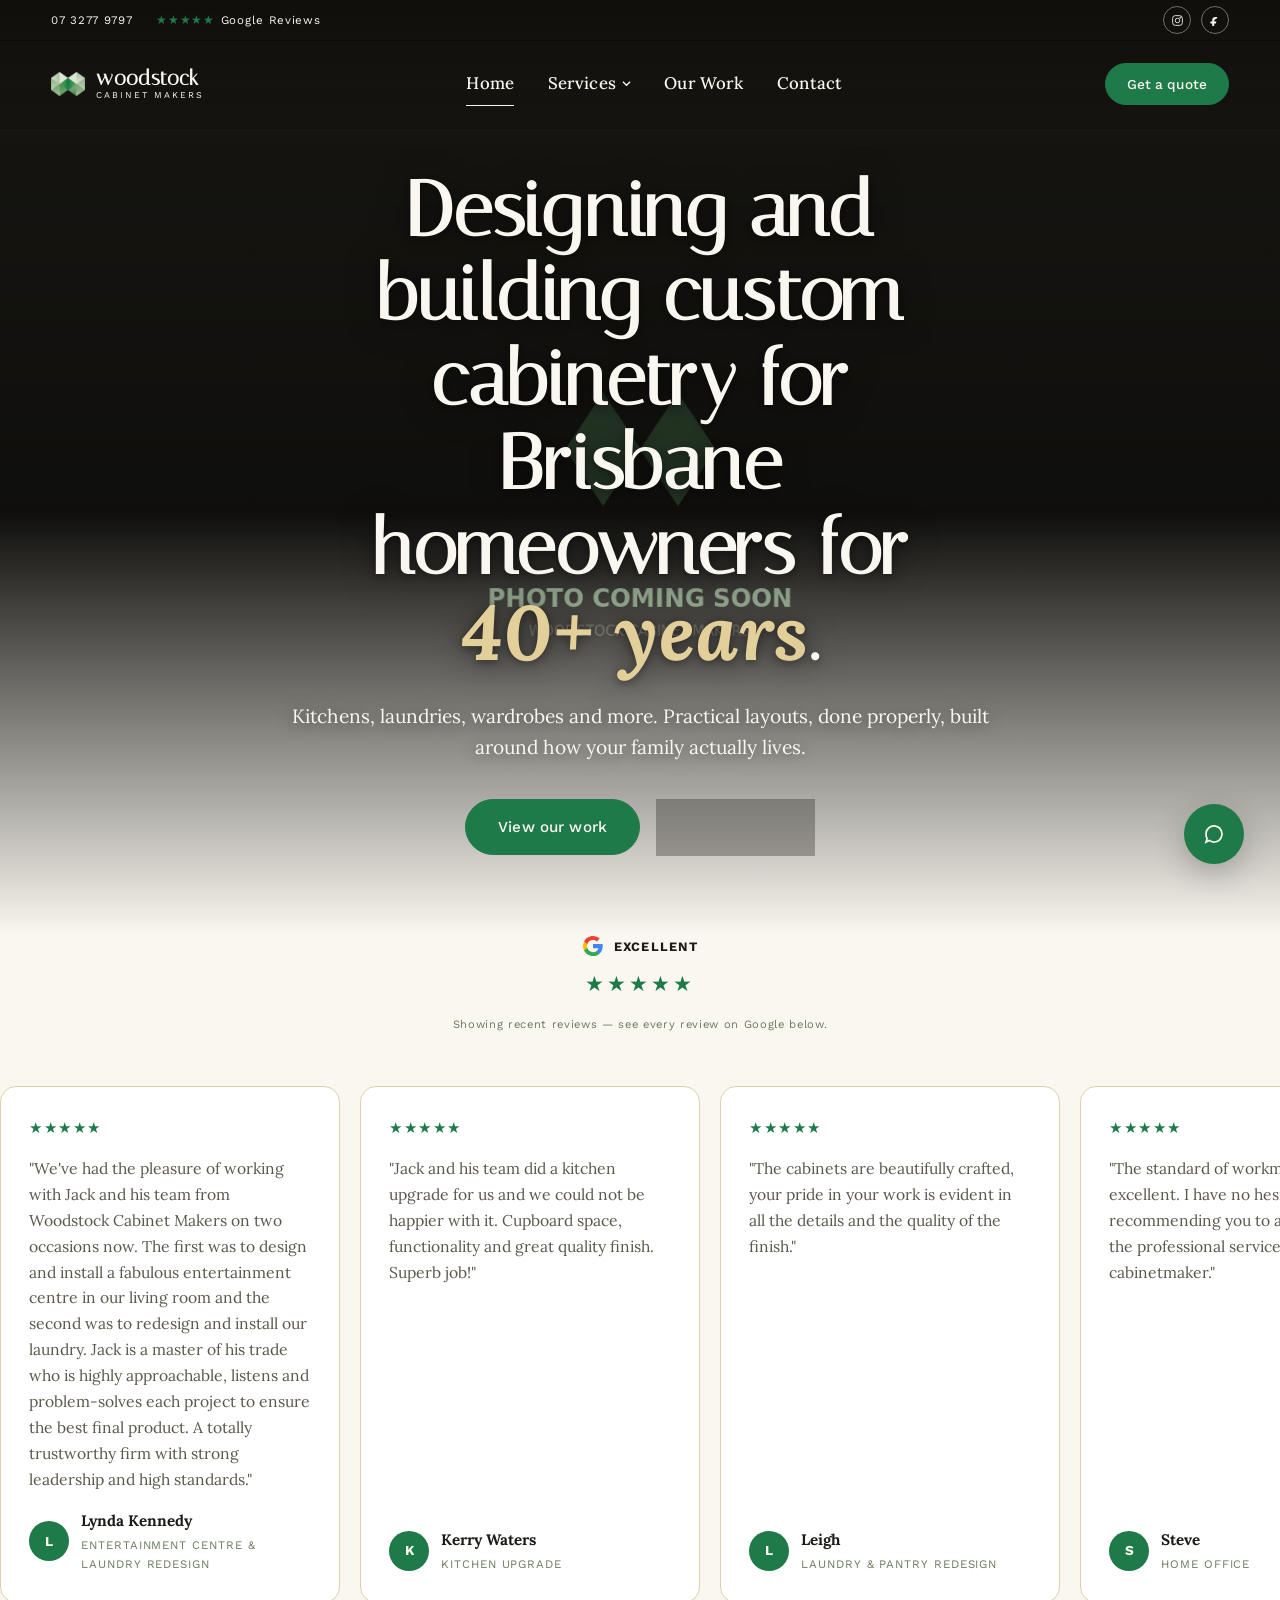
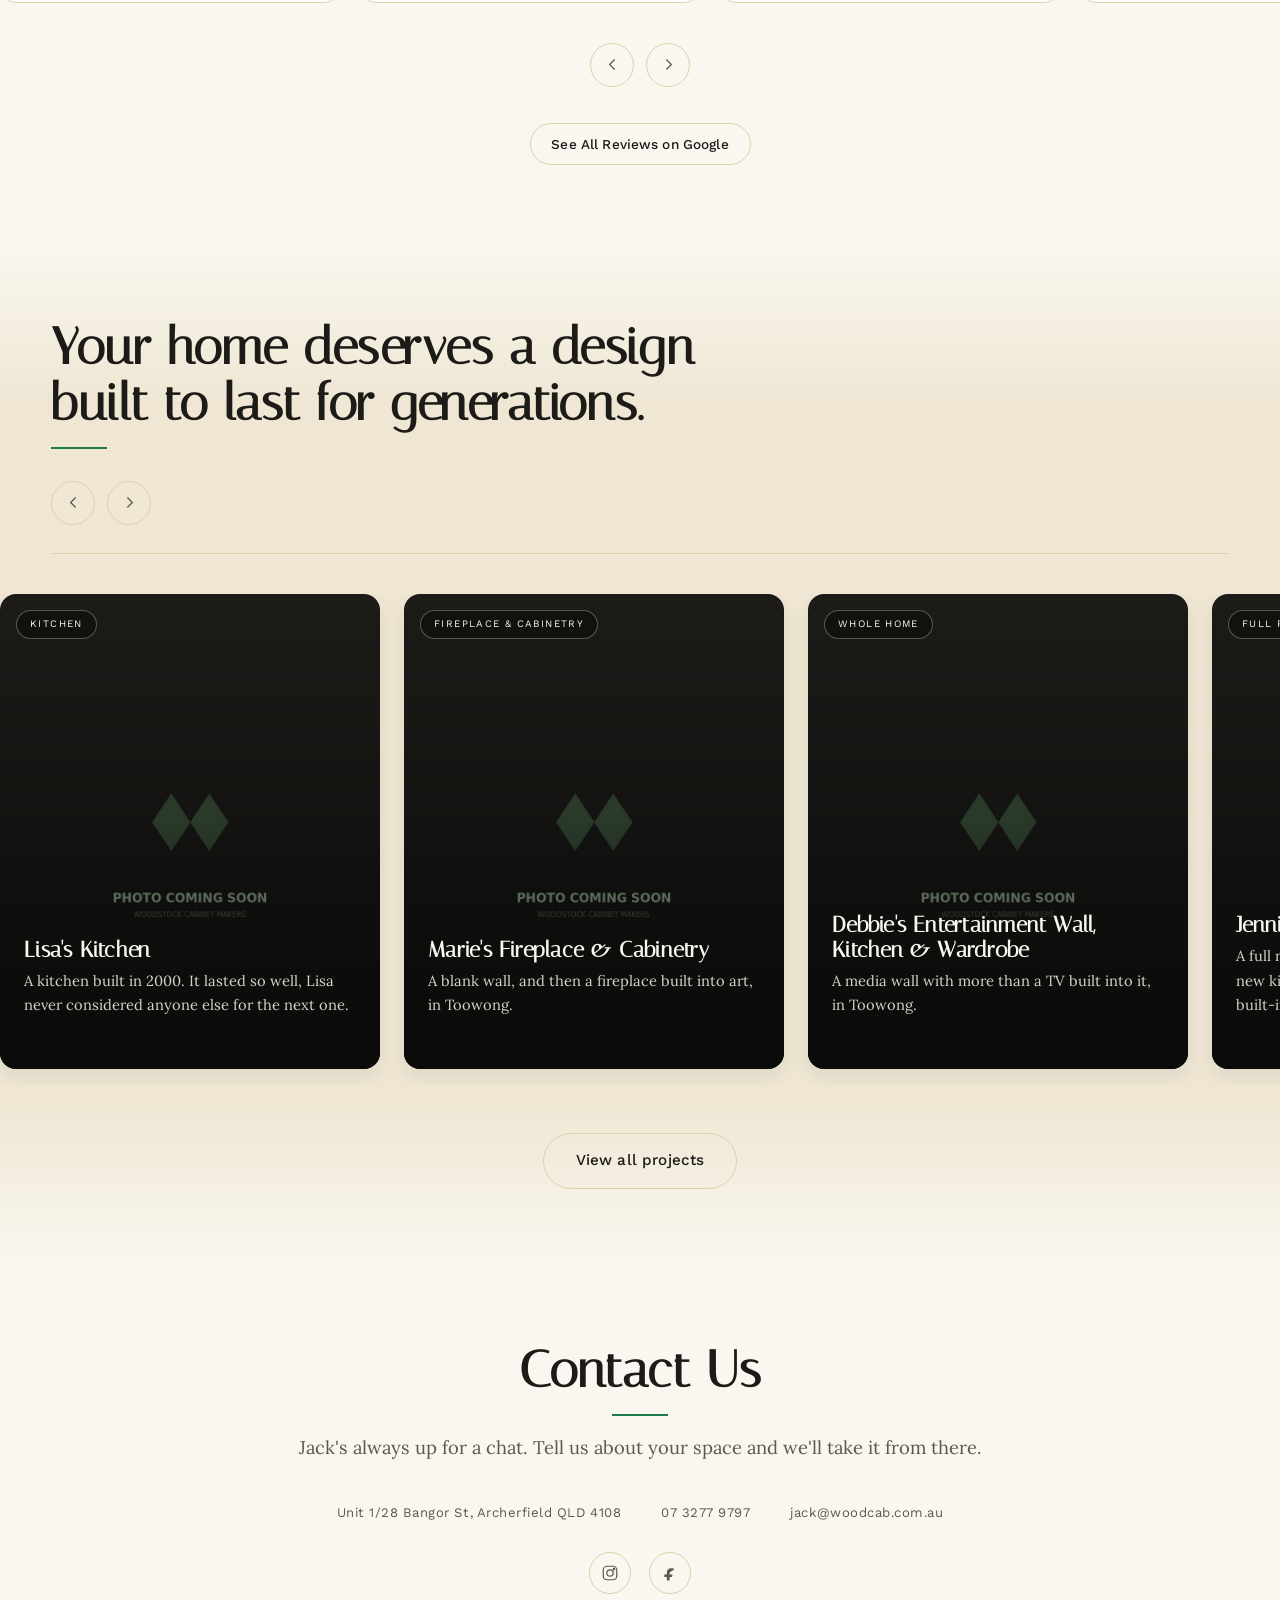
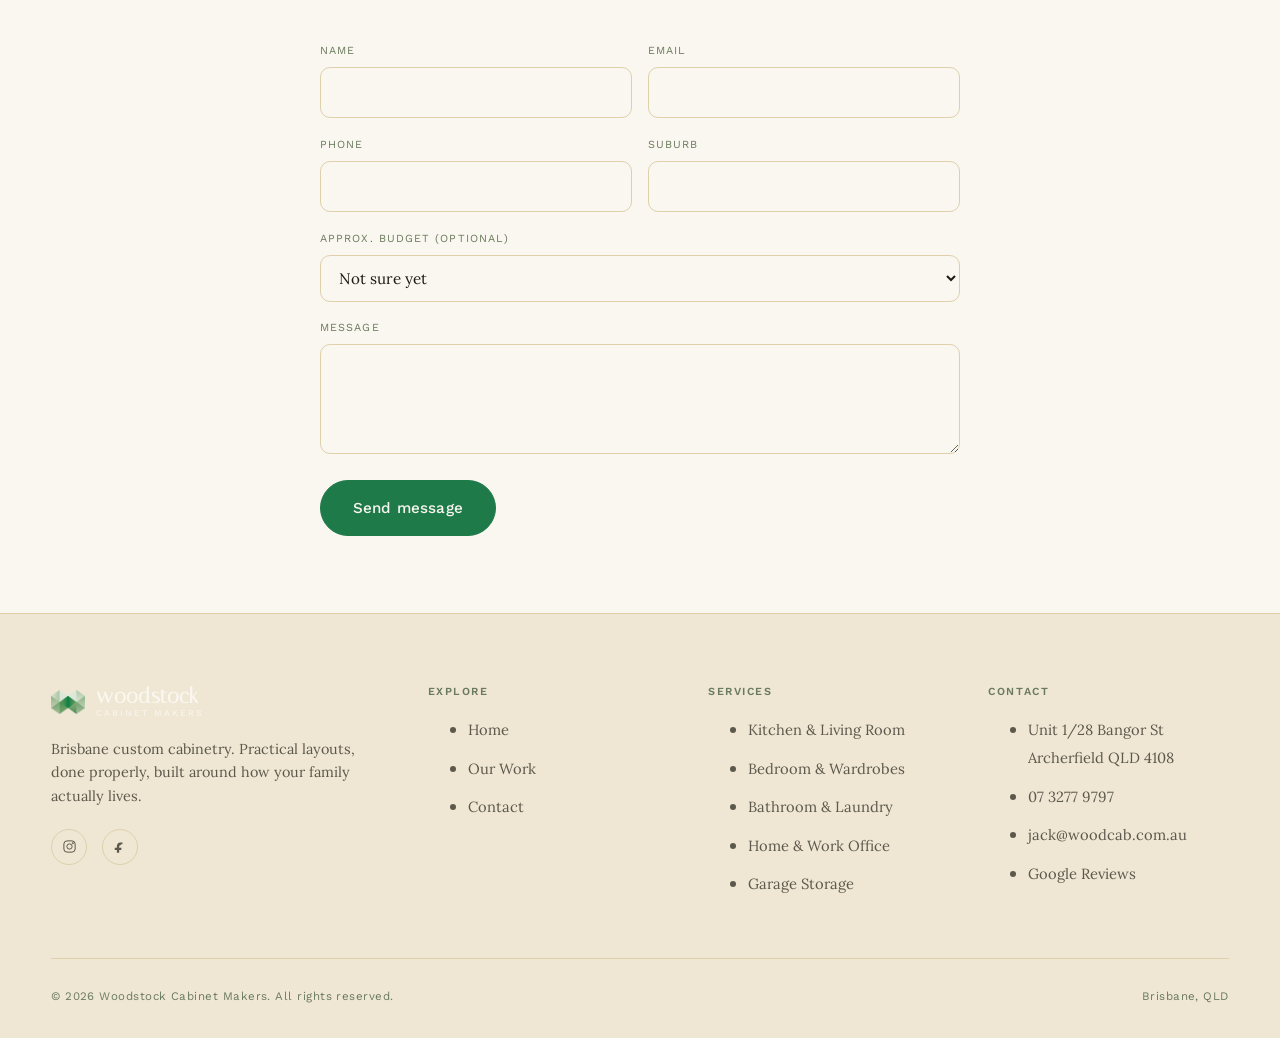
==== commit a8323922: "Shrink inner-page headline size, add a featured project to Services - Inner-page h1s (page-header co" ====
--- a/index.html
+++ b/index.html
@@ -18,7 +18,7 @@
 <link rel="preconnect" href="https://fonts.googleapis.com">
 <link rel="preconnect" href="https://fonts.gstatic.com" crossorigin>
 <link href="https://fonts.googleapis.com/css2?family=Italiana&family=Lora:ital,wght@0,400..700;1,400..700&family=Work+Sans:wght@400;500;600;700&display=swap" rel="stylesheet">
-<link rel="stylesheet" href="assets/css/style.css?v=20261113">
+<link rel="stylesheet" href="assets/css/style.css?v=20261115">
 <script type="application/ld+json">
 {
   "@context": "https://schema.org",
@@ -82,7 +82,7 @@
     <ul class="site-nav__links">
       <li><a class="nav-link" href="index.html" aria-current="page">Home</a></li>
       <li class="has-dropdown">
-        <a class="nav-link" href="services/kitchen-and-living-room.html">Services <svg class="nav-caret" viewBox="0 0 10 6" fill="none" stroke="currentColor" stroke-width="1.4" aria-hidden="true"><path d="M1 1l4 4 4-4"/></svg></a>
+        <a class="nav-link" href="services/index.html">Services <svg class="nav-caret" viewBox="0 0 10 6" fill="none" stroke="currentColor" stroke-width="1.4" aria-hidden="true"><path d="M1 1l4 4 4-4"/></svg></a>
         <div class="dropdown">
           <a href="services/kitchen-and-living-room.html">Kitchen &amp; Living Room<small>Loving on the Heart of the Home</small></a>
           <a href="services/bedroom-and-wardrobes.html">Bedroom &amp; Wardrobes<small>Let your Mind, Body and Soul Rejuvenate</small></a>
@@ -350,7 +350,7 @@
   </div>
 </footer>
 
-<script src="assets/js/main.js?v=20261113"></script>
+<script src="assets/js/main.js?v=20261115"></script>
 <script>document.getElementById('year').textContent = new Date().getFullYear();</script>
 </body>
 </html>
--- a/assets/css/style.css
+++ b/assets/css/style.css
@@ -728,6 +728,9 @@
    Inner page headers (services / projects / 404)
    ========================================================================== */
 .page-header { padding-block: clamp(2.75rem, 6vw, 4.5rem) clamp(1.75rem, 3.5vw, 2.75rem); }
+/* Inner-page titles step down from the hero's full display scale — the
+   hero is the one place on the site that should own the biggest type. */
+.page-header h1 { font-size: clamp(2rem, 4.2vw, 3.3rem); max-width: 18em; }
 .breadcrumbs {
   font-family: var(--font-label); font-size: 0.68rem; letter-spacing: 0.08em; text-transform: uppercase;
   color: var(--label); margin-bottom: 1.5rem; display: flex; gap: 0.5rem; align-items: center; flex-wrap: wrap;
@@ -752,6 +755,46 @@
 .service-nav-grid a:hover { background: rgba(31,122,74,0.06); }
 .service-nav-grid a strong { font-family: var(--font-display); font-size: 1.1rem; color: var(--ink); font-weight: 400; }
 .service-nav-grid a span { font-family: var(--font-label); font-size: 0.68rem; letter-spacing: 0.08em; text-transform: uppercase; color: var(--label); }
+
+/* Services hub — a full-width vertical list of individual cards, not a grid. */
+.service-list { display: flex; flex-direction: column; gap: 1rem; }
+.service-list__item {
+  display: flex; align-items: center; justify-content: space-between; gap: 1.5rem;
+  padding: 2rem 2.25rem;
+  background: var(--panel);
+  border: 1px solid var(--hairline);
+  border-radius: var(--radius);
+  transition: background 0.25s var(--ease), border-color 0.25s var(--ease), transform 0.25s var(--ease), box-shadow 0.25s var(--ease);
+}
+.service-list__item:hover {
+  background: rgba(31,122,74,0.08);
+  border-color: var(--woodstock-green);
+  transform: translateY(-3px);
+  box-shadow: var(--shadow-sm);
+}
+.service-list__text { display: flex; flex-direction: column; gap: 0.5rem; }
+.service-list__text strong { font-family: var(--font-display); font-size: clamp(1.4rem, 2.6vw, 1.9rem); font-weight: 700; color: var(--ink); line-height: 1.1; transition: color 0.25s var(--ease); }
+.service-list__item:hover .service-list__text strong { color: var(--woodstock-green); }
+.service-list__text span { font-family: var(--font-label); font-size: 0.74rem; letter-spacing: 0.1em; text-transform: uppercase; color: var(--label); }
+.service-list__arrow {
+  flex-shrink: 0; width: 44px; height: 44px; border-radius: 50%;
+  border: 1px solid var(--hairline); color: var(--ink-dim);
+  display: flex; align-items: center; justify-content: center;
+  transition: background 0.25s var(--ease), border-color 0.25s var(--ease), color 0.25s var(--ease), transform 0.25s var(--ease);
+}
+.service-list__arrow svg { width: 18px; height: 18px; }
+.service-list__item:hover .service-list__arrow { background: var(--woodstock-green); border-color: var(--woodstock-green); color: var(--cream); transform: translateX(4px); }
+
+@media (max-width: 560px) {
+  .service-list__item { padding: 1.5rem; }
+}
+
+.featured-label { font-family: var(--font-label); font-size: 0.72rem; letter-spacing: 0.14em; text-transform: uppercase; color: var(--label); text-align: center; margin-bottom: 1.25rem; }
+.featured-project-card { max-width: 680px; margin-inline: auto; }
+.featured-project-card .img-frame { aspect-ratio: 16 / 9; }
+@media (max-width: 560px) {
+  .featured-project-card .img-frame { aspect-ratio: 4 / 5; }
+}
 
 .fitted-grid { display: grid; grid-template-columns: repeat(auto-fill, minmax(260px, 1fr)); gap: 1.75rem; }
 .fitted-card { display: block; transition: transform 0.3s var(--ease); }
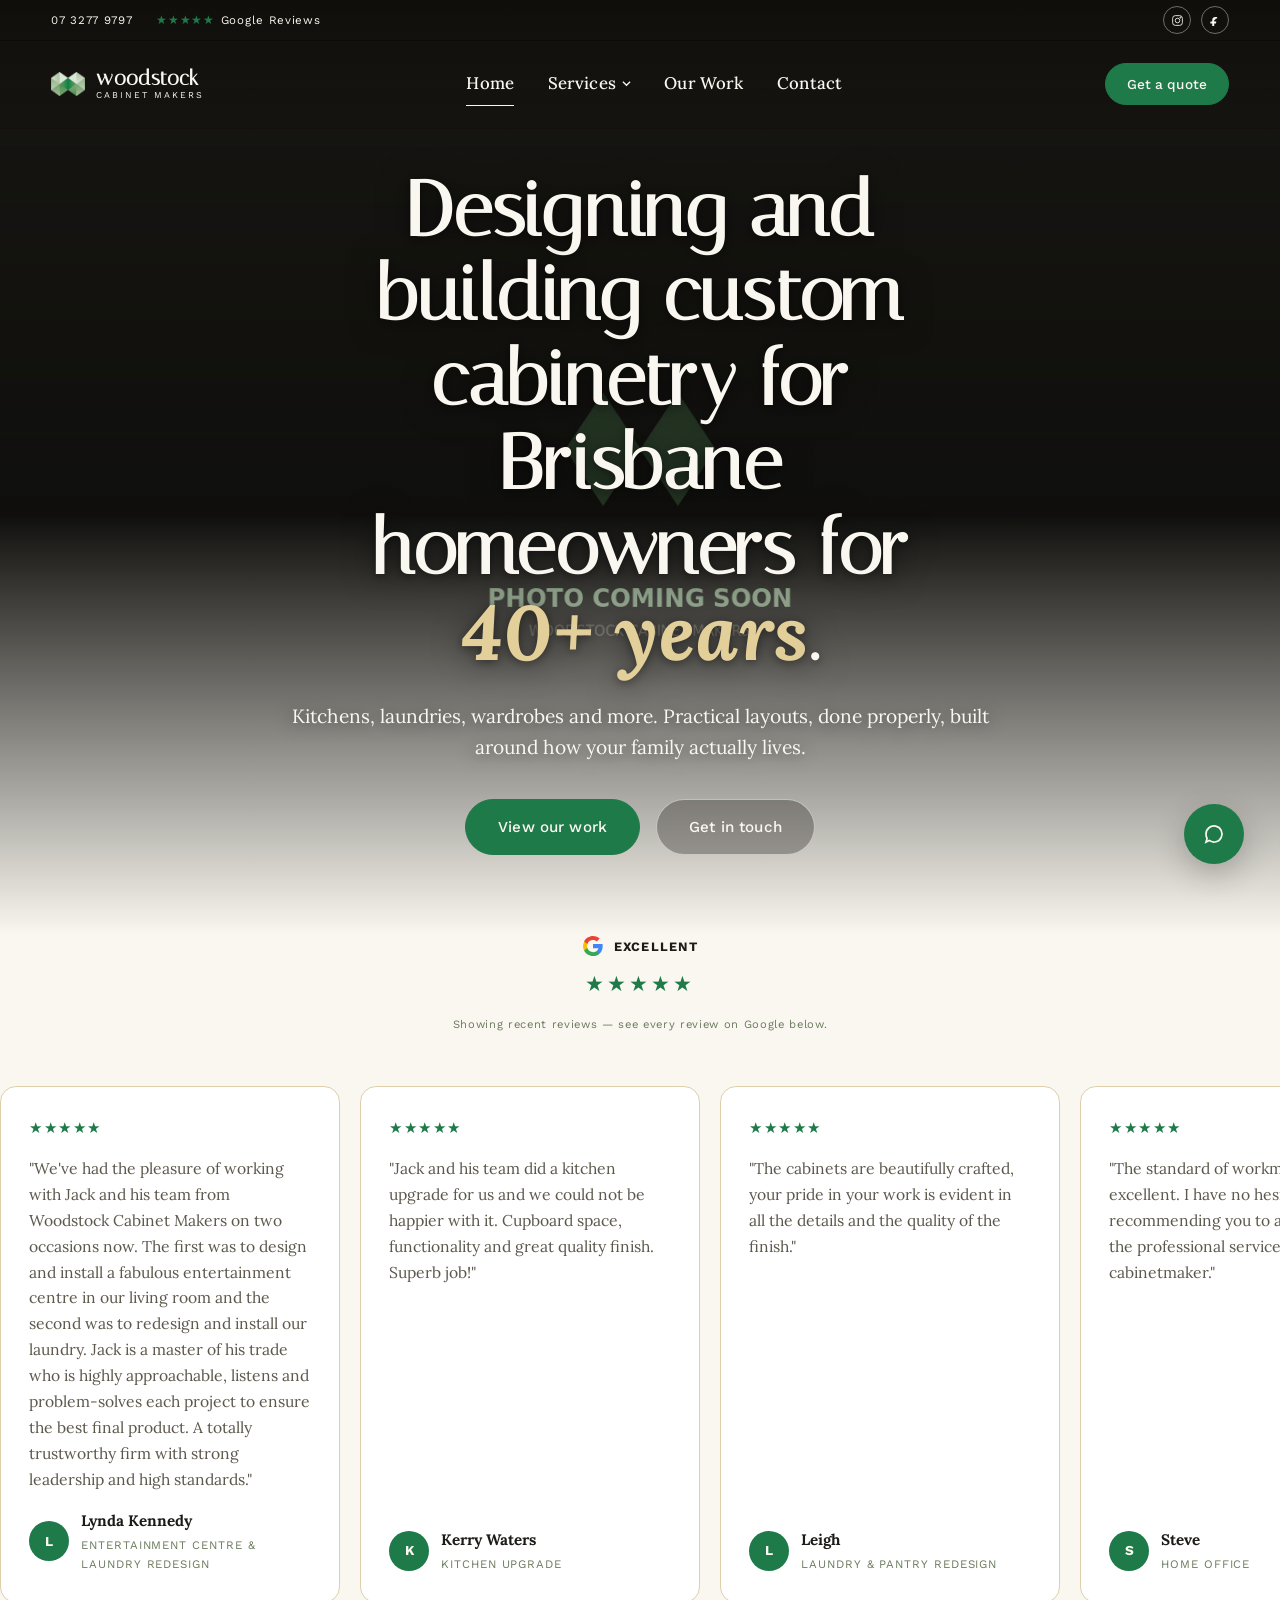
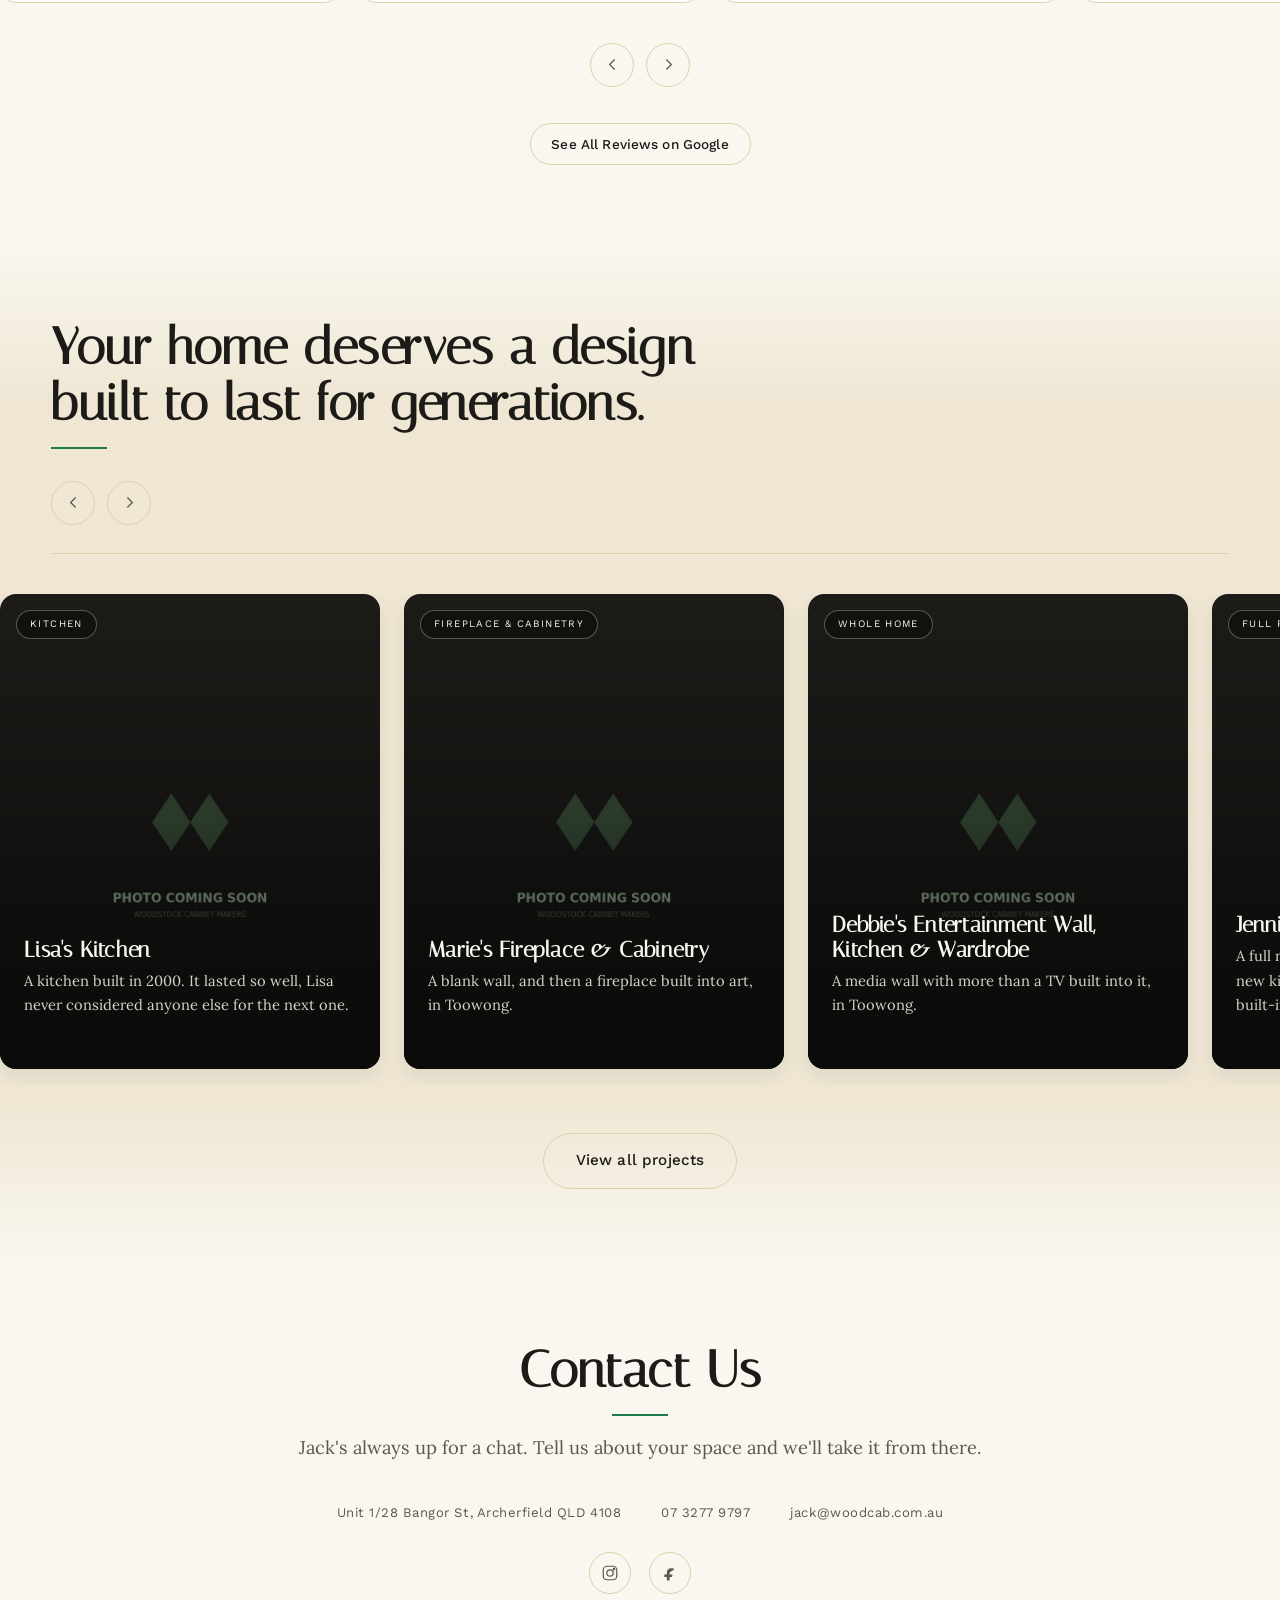
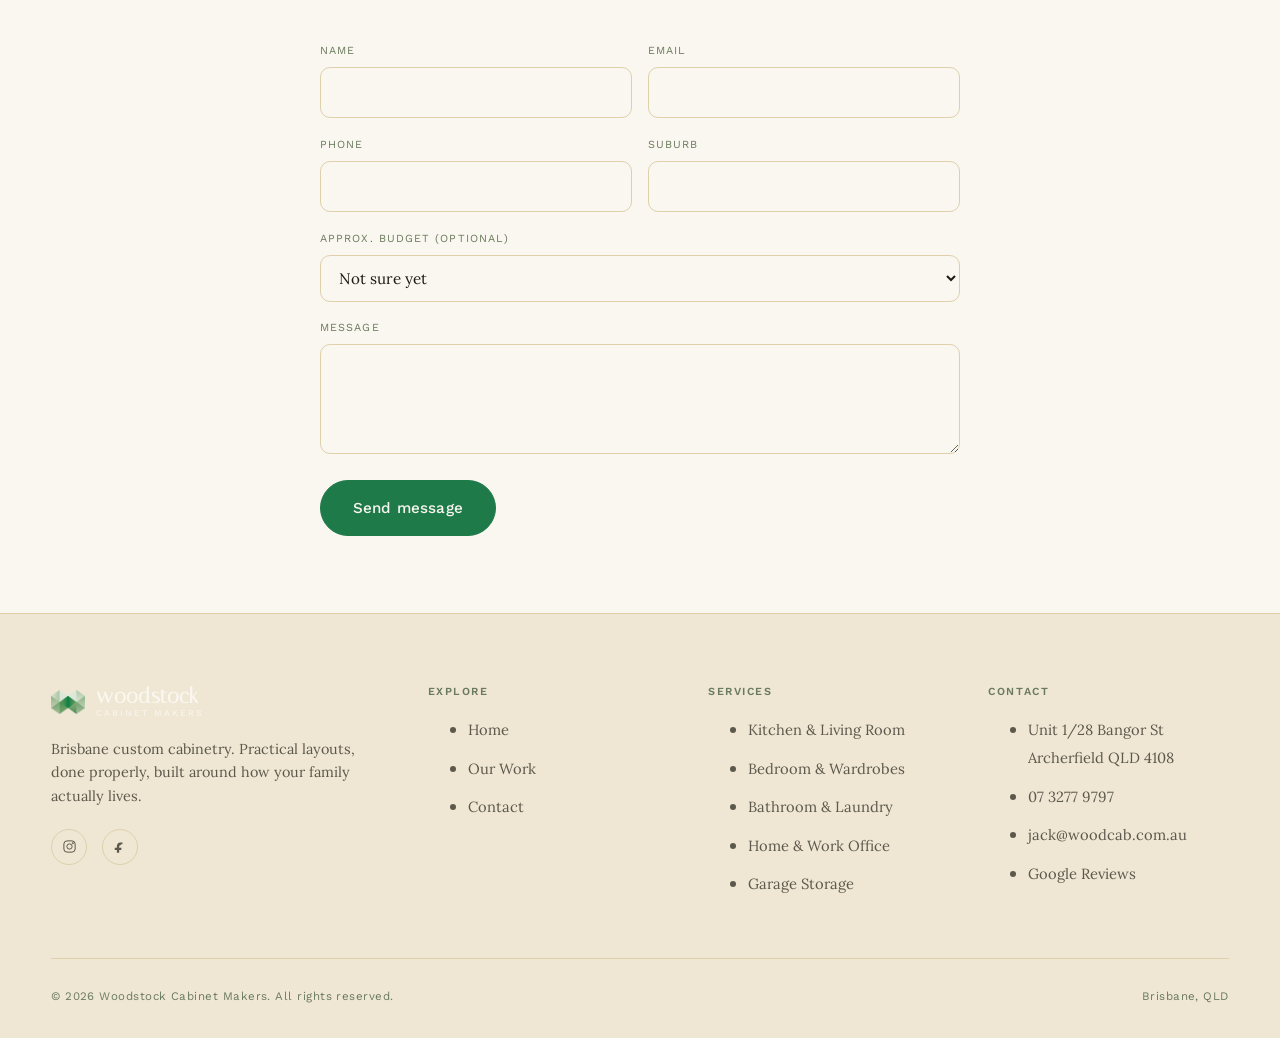
==== commit 81a8d5dc: "Replace single featured-project card with the full project carousel Correction per feedback: the Ser" ====
--- a/index.html
+++ b/index.html
@@ -18,7 +18,7 @@
 <link rel="preconnect" href="https://fonts.googleapis.com">
 <link rel="preconnect" href="https://fonts.gstatic.com" crossorigin>
 <link href="https://fonts.googleapis.com/css2?family=Italiana&family=Lora:ital,wght@0,400..700;1,400..700&family=Work+Sans:wght@400;500;600;700&display=swap" rel="stylesheet">
-<link rel="stylesheet" href="assets/css/style.css?v=20261115">
+<link rel="stylesheet" href="assets/css/style.css?v=20261116">
 <script type="application/ld+json">
 {
   "@context": "https://schema.org",
@@ -350,7 +350,7 @@
   </div>
 </footer>
 
-<script src="assets/js/main.js?v=20261115"></script>
+<script src="assets/js/main.js?v=20261116"></script>
 <script>document.getElementById('year').textContent = new Date().getFullYear();</script>
 </body>
 </html>
--- a/assets/css/style.css
+++ b/assets/css/style.css
@@ -789,13 +789,6 @@
   .service-list__item { padding: 1.5rem; }
 }
 
-.featured-label { font-family: var(--font-label); font-size: 0.72rem; letter-spacing: 0.14em; text-transform: uppercase; color: var(--label); text-align: center; margin-bottom: 1.25rem; }
-.featured-project-card { max-width: 680px; margin-inline: auto; }
-.featured-project-card .img-frame { aspect-ratio: 16 / 9; }
-@media (max-width: 560px) {
-  .featured-project-card .img-frame { aspect-ratio: 4 / 5; }
-}
-
 .fitted-grid { display: grid; grid-template-columns: repeat(auto-fill, minmax(260px, 1fr)); gap: 1.75rem; }
 .fitted-card { display: block; transition: transform 0.3s var(--ease); }
 .fitted-card:hover { transform: translateY(-5px); }
